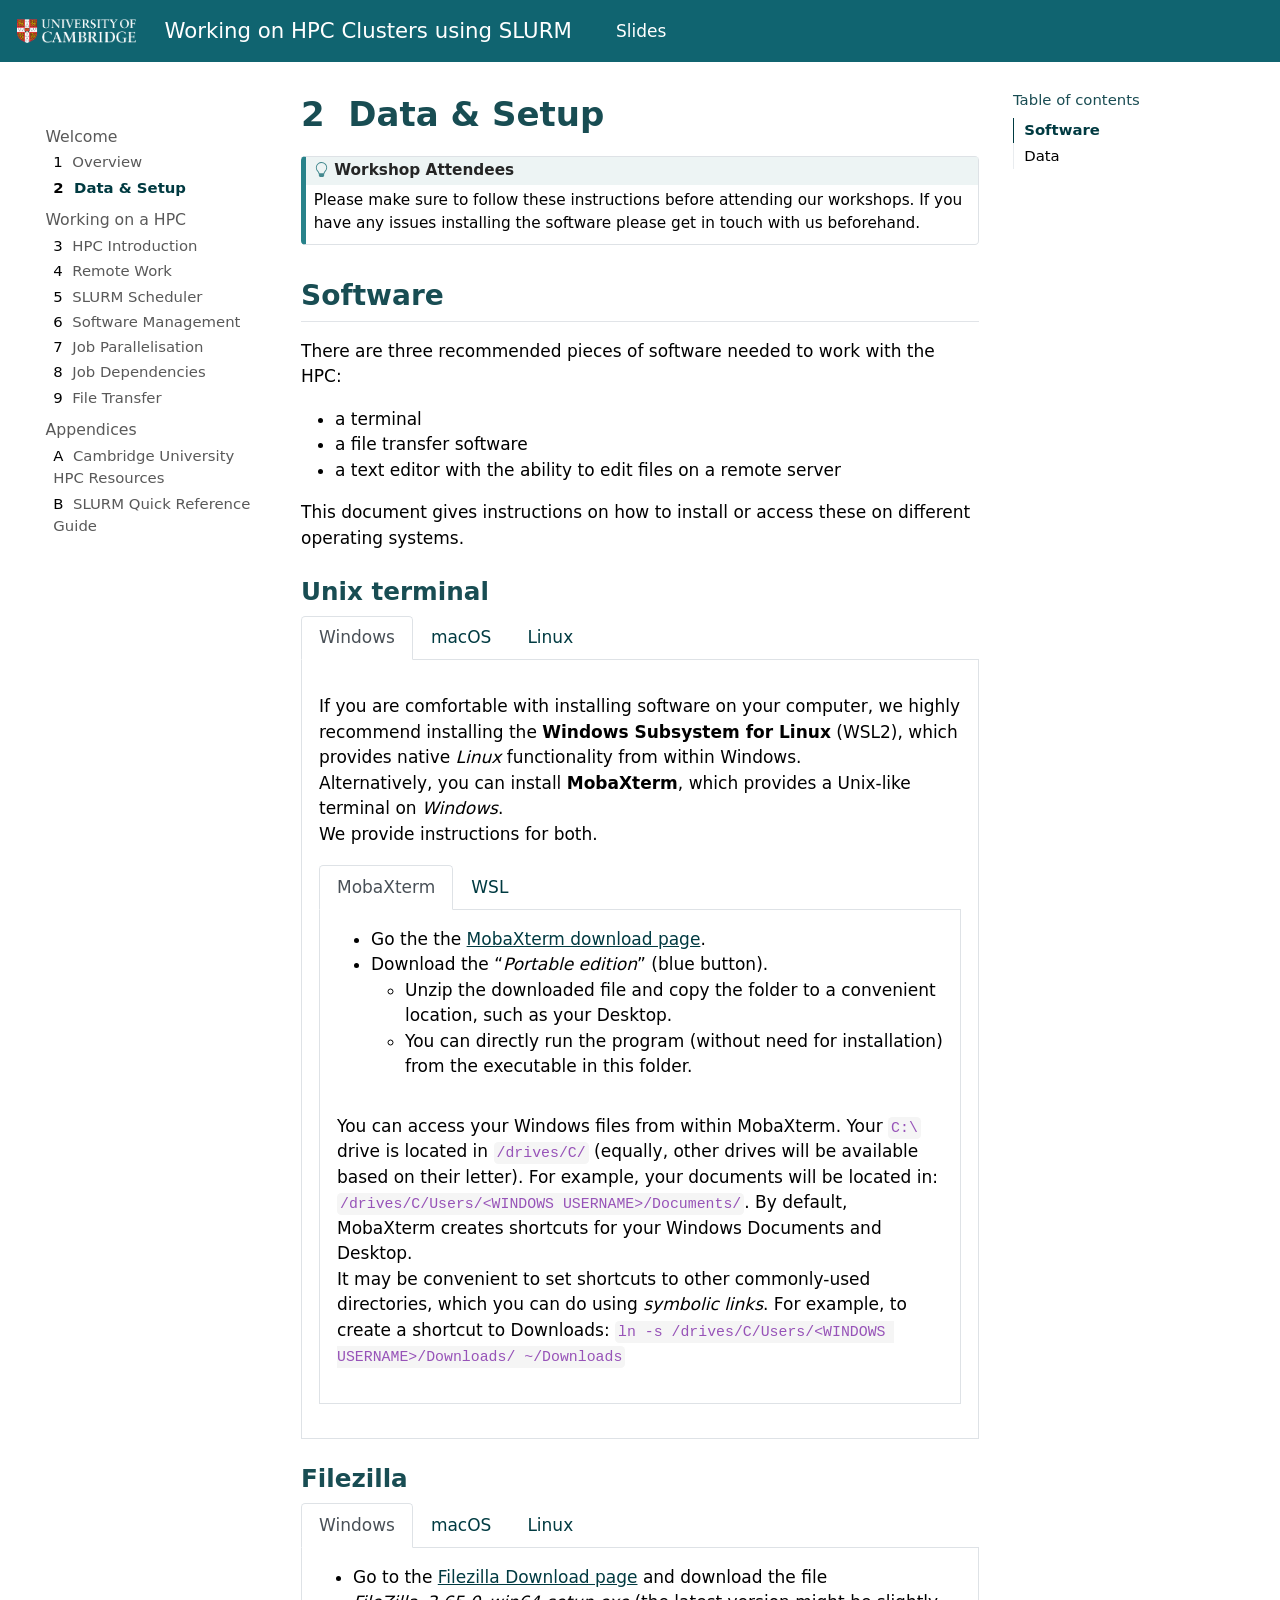
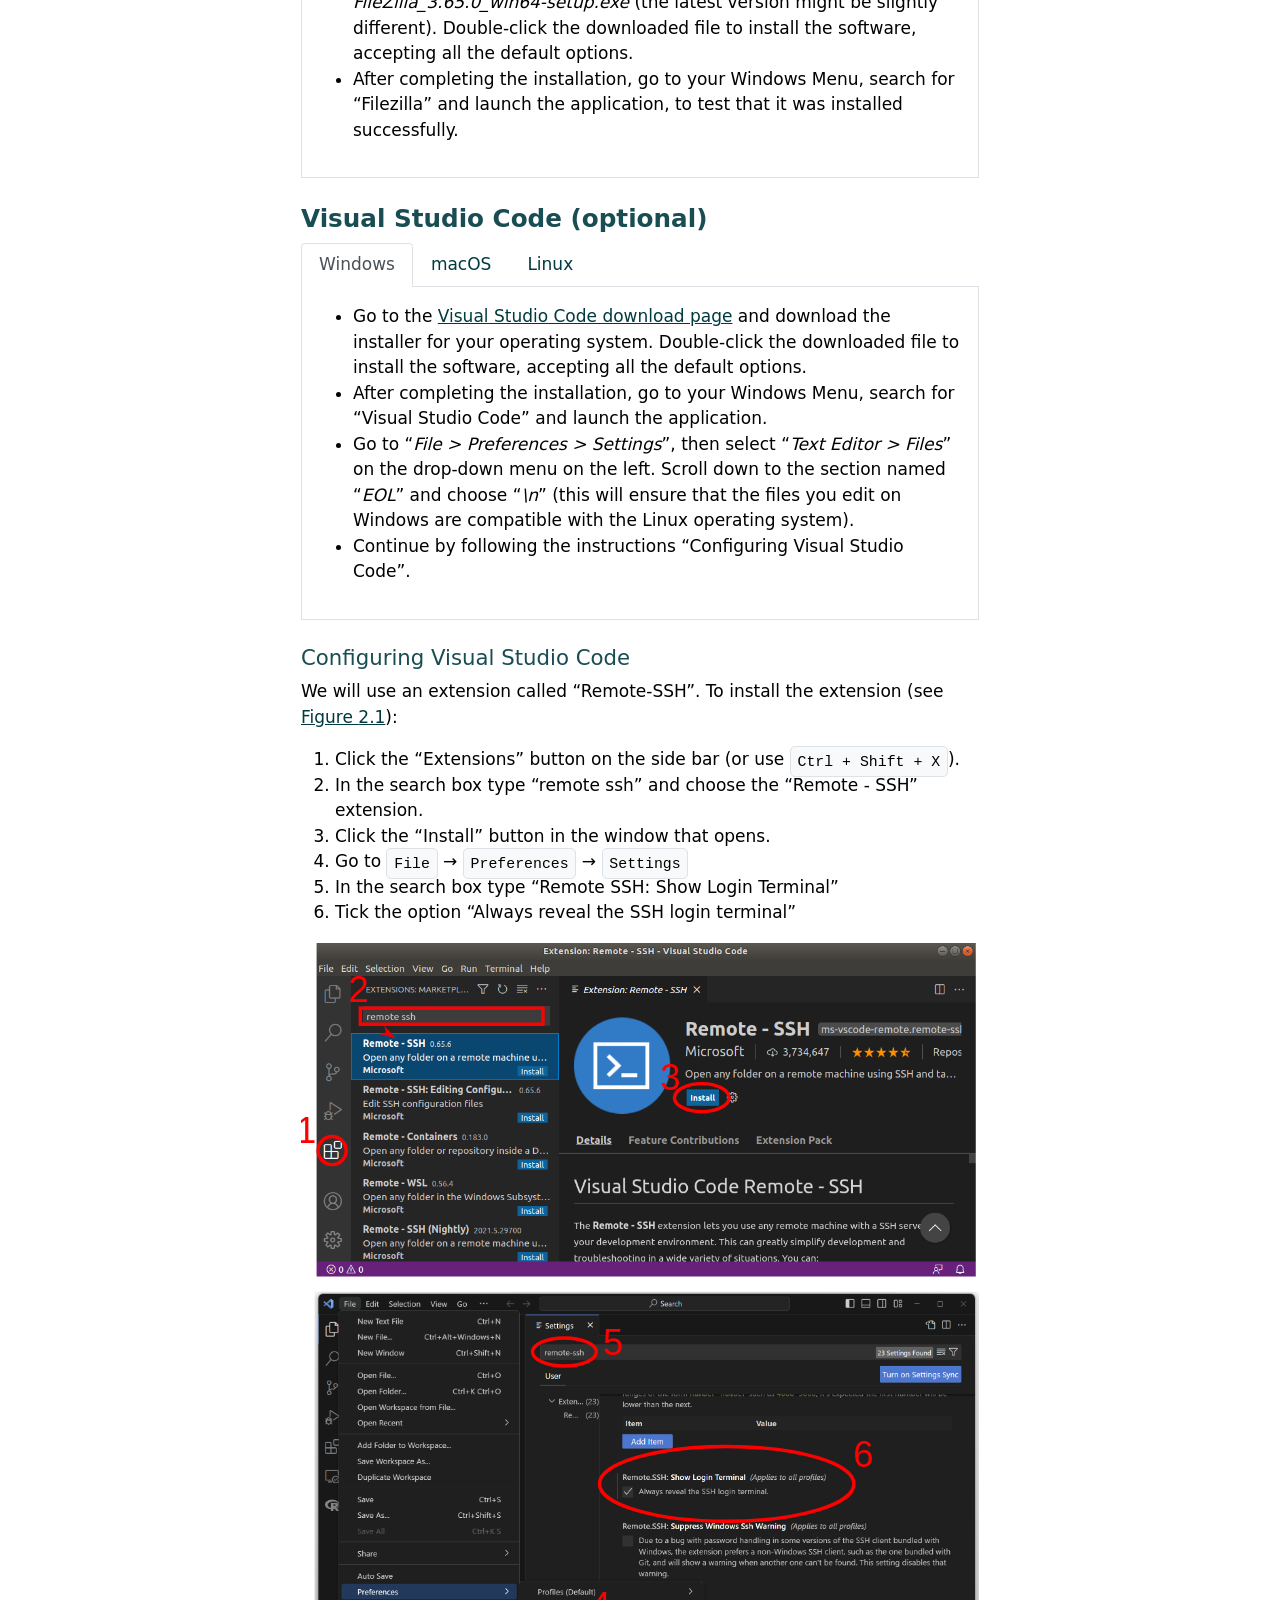
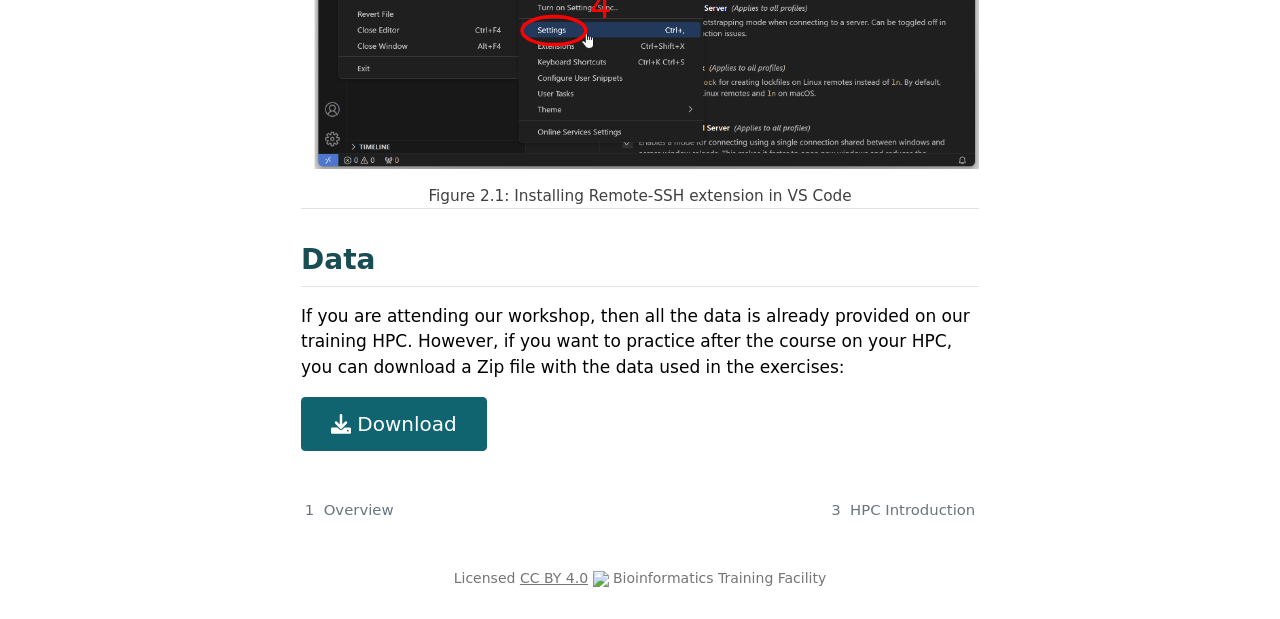
==== setup.html @ b8b12a95 "Deploying to gh-pages from @ AlexanderMoerseburg/hpc-intro@da9c39ffd6192d55094e76d7c8096ee72e12a8cc " ====
<!DOCTYPE html>
<html xmlns="http://www.w3.org/1999/xhtml" lang="en" xml:lang="en"><head>

<meta charset="utf-8">
<meta name="generator" content="quarto-1.3.450">

<meta name="viewport" content="width=device-width, initial-scale=1.0, user-scalable=yes">


<title> Data &amp; Setup</title>
<style>
code{white-space: pre-wrap;}
span.smallcaps{font-variant: small-caps;}
div.columns{display: flex; gap: min(4vw, 1.5em);}
div.column{flex: auto; overflow-x: auto;}
div.hanging-indent{margin-left: 1.5em; text-indent: -1.5em;}
ul.task-list{list-style: none;}
ul.task-list li input[type="checkbox"] {
  width: 0.8em;
  margin: 0 0.8em 0.2em -1em; /* quarto-specific, see https://github.com/quarto-dev/quarto-cli/issues/4556 */ 
  vertical-align: middle;
}
</style>


<script src="site_libs/quarto-nav/quarto-nav.js"></script>
<script src="site_libs/clipboard/clipboard.min.js"></script>
<script src="site_libs/quarto-search/autocomplete.umd.js"></script>
<script src="site_libs/quarto-search/fuse.min.js"></script>
<script src="site_libs/quarto-search/quarto-search.js"></script>
<meta name="quarto:offset" content="./">
<link href="./materials/01-intro.html" rel="next">
<link href="./index.html" rel="prev">
<link href="site_libs/quarto-contrib/quarto-project/cambiotraining/courseformat/img/university-of-cambridge-favicon.ico" rel="icon">
<script src="site_libs/quarto-html/quarto.js"></script>
<script src="site_libs/quarto-html/popper.min.js"></script>
<script src="site_libs/quarto-html/tippy.umd.min.js"></script>
<script src="site_libs/quarto-html/anchor.min.js"></script>
<link href="site_libs/quarto-html/tippy.css" rel="stylesheet">
<link href="site_libs/quarto-html/quarto-syntax-highlighting.css" rel="stylesheet" id="quarto-text-highlighting-styles">
<script src="site_libs/bootstrap/bootstrap.min.js"></script>
<link href="site_libs/bootstrap/bootstrap-icons.css" rel="stylesheet">
<link href="site_libs/bootstrap/bootstrap.min.css" rel="stylesheet" id="quarto-bootstrap" data-mode="light">
<script id="quarto-search-options" type="application/json">{
  "location": "sidebar",
  "copy-button": false,
  "collapse-after": 3,
  "panel-placement": "start",
  "type": "textbox",
  "limit": 20,
  "language": {
    "search-no-results-text": "No results",
    "search-matching-documents-text": "matching documents",
    "search-copy-link-title": "Copy link to search",
    "search-hide-matches-text": "Hide additional matches",
    "search-more-match-text": "more match in this document",
    "search-more-matches-text": "more matches in this document",
    "search-clear-button-title": "Clear",
    "search-detached-cancel-button-title": "Cancel",
    "search-submit-button-title": "Submit",
    "search-label": "Search"
  }
}</script>


</head>

<body class="nav-sidebar floating nav-fixed">

<div id="quarto-search-results"></div>
  <header id="quarto-header" class="headroom fixed-top">
    <nav class="navbar navbar-expand-lg navbar-dark ">
      <div class="navbar-container container-fluid">
      <div class="navbar-brand-container">
    <a href="./index.html" class="navbar-brand navbar-brand-logo">
    <img src="site_libs/quarto-contrib/quarto-project/cambiotraining/courseformat/img/university_crest_reversed.png" alt="" class="navbar-logo">
    </a>
    <a class="navbar-brand" href="./index.html">
    <span class="navbar-title">Working on HPC Clusters using SLURM</span>
    </a>
  </div>
          <button class="navbar-toggler" type="button" data-bs-toggle="collapse" data-bs-target="#navbarCollapse" aria-controls="navbarCollapse" aria-expanded="false" aria-label="Toggle navigation" onclick="if (window.quartoToggleHeadroom) { window.quartoToggleHeadroom(); }">
  <span class="navbar-toggler-icon"></span>
</button>
          <div class="collapse navbar-collapse" id="navbarCollapse">
            <ul class="navbar-nav navbar-nav-scroll me-auto">
  <li class="nav-item">
    <a class="nav-link" href="https://docs.google.com/presentation/d/1KmnSznETddQdRYa6UAXtT-eMOsW7tEwbsOh0fK62c84/edit?usp=sharing" rel="" target="">
 <span class="menu-text">Slides</span></a>
  </li>  
</ul>
            <ul class="navbar-nav navbar-nav-scroll ms-auto">
  <li class="nav-item compact">
    <a class="nav-link" href="https://github.com/cambiotraining/" rel="" target=""><i class="bi bi-github" role="img" aria-label="Bioinformatics Training Facility GitHub">
</i> 
 <span class="menu-text"></span></a>
  </li>  
  <li class="nav-item compact">
    <a class="nav-link" href="https://twitter.com/bioinfocambs" rel="" target=""><i class="bi bi-twitter" role="img" aria-label="Bioinformatics Training Facility Twitter">
</i> 
 <span class="menu-text"></span></a>
  </li>  
</ul>
            <div class="quarto-navbar-tools">
</div>
          </div> <!-- /navcollapse -->
      </div> <!-- /container-fluid -->
    </nav>
  <nav class="quarto-secondary-nav">
    <div class="container-fluid d-flex">
      <button type="button" class="quarto-btn-toggle btn" data-bs-toggle="collapse" data-bs-target="#quarto-sidebar,#quarto-sidebar-glass" aria-controls="quarto-sidebar" aria-expanded="false" aria-label="Toggle sidebar navigation" onclick="if (window.quartoToggleHeadroom) { window.quartoToggleHeadroom(); }">
        <i class="bi bi-layout-text-sidebar-reverse"></i>
      </button>
      <nav class="quarto-page-breadcrumbs" aria-label="breadcrumb"><ol class="breadcrumb"><li class="breadcrumb-item"><a href="./index.html">Welcome</a></li><li class="breadcrumb-item"><a href="./setup.html"><span class="chapter-number">2</span>&nbsp; <span class="chapter-title">Data &amp; Setup</span></a></li></ol></nav>
      <a class="flex-grow-1" role="button" data-bs-toggle="collapse" data-bs-target="#quarto-sidebar,#quarto-sidebar-glass" aria-controls="quarto-sidebar" aria-expanded="false" aria-label="Toggle sidebar navigation" onclick="if (window.quartoToggleHeadroom) { window.quartoToggleHeadroom(); }">      
      </a>
      <button type="button" class="btn quarto-search-button" aria-label="" onclick="window.quartoOpenSearch();">
        <i class="bi bi-search"></i>
      </button>
    </div>
  </nav>
</header>
<!-- content -->
<div id="quarto-content" class="quarto-container page-columns page-rows-contents page-layout-article page-navbar">
<!-- sidebar -->
  <nav id="quarto-sidebar" class="sidebar collapse collapse-horizontal sidebar-navigation floating overflow-auto">
        <div class="mt-2 flex-shrink-0 align-items-center">
        <div class="sidebar-search">
        <div id="quarto-search" class="" title="Search"></div>
        </div>
        </div>
    <div class="sidebar-menu-container"> 
    <ul class="list-unstyled mt-1">
        <li class="sidebar-item sidebar-item-section">
      <div class="sidebar-item-container"> 
            <a class="sidebar-item-text sidebar-link text-start" data-bs-toggle="collapse" data-bs-target="#quarto-sidebar-section-1" aria-expanded="true">
 <span class="menu-text">Welcome</span></a>
          <a class="sidebar-item-toggle text-start" data-bs-toggle="collapse" data-bs-target="#quarto-sidebar-section-1" aria-expanded="true" aria-label="Toggle section">
            <i class="bi bi-chevron-right ms-2"></i>
          </a> 
      </div>
      <ul id="quarto-sidebar-section-1" class="collapse list-unstyled sidebar-section depth1 show">  
          <li class="sidebar-item">
  <div class="sidebar-item-container"> 
  <a href="./index.html" class="sidebar-item-text sidebar-link">
 <span class="menu-text"><span class="chapter-number">1</span>&nbsp; <span class="chapter-title">Overview</span></span></a>
  </div>
</li>
          <li class="sidebar-item">
  <div class="sidebar-item-container"> 
  <a href="./setup.html" class="sidebar-item-text sidebar-link active">
 <span class="menu-text"><span class="chapter-number">2</span>&nbsp; <span class="chapter-title">Data &amp; Setup</span></span></a>
  </div>
</li>
      </ul>
  </li>
        <li class="sidebar-item sidebar-item-section">
      <div class="sidebar-item-container"> 
            <a class="sidebar-item-text sidebar-link text-start" data-bs-toggle="collapse" data-bs-target="#quarto-sidebar-section-2" aria-expanded="true">
 <span class="menu-text">Working on a HPC</span></a>
          <a class="sidebar-item-toggle text-start" data-bs-toggle="collapse" data-bs-target="#quarto-sidebar-section-2" aria-expanded="true" aria-label="Toggle section">
            <i class="bi bi-chevron-right ms-2"></i>
          </a> 
      </div>
      <ul id="quarto-sidebar-section-2" class="collapse list-unstyled sidebar-section depth1 show">  
          <li class="sidebar-item">
  <div class="sidebar-item-container"> 
  <a href="./materials/01-intro.html" class="sidebar-item-text sidebar-link">
 <span class="menu-text"><span class="chapter-number">3</span>&nbsp; <span class="chapter-title">HPC Introduction</span></span></a>
  </div>
</li>
          <li class="sidebar-item">
  <div class="sidebar-item-container"> 
  <a href="./materials/02-ssh.html" class="sidebar-item-text sidebar-link">
 <span class="menu-text"><span class="chapter-number">4</span>&nbsp; <span class="chapter-title">Remote Work</span></span></a>
  </div>
</li>
          <li class="sidebar-item">
  <div class="sidebar-item-container"> 
  <a href="./materials/03-slurm.html" class="sidebar-item-text sidebar-link">
 <span class="menu-text"><span class="chapter-number">5</span>&nbsp; <span class="chapter-title">SLURM Scheduler</span></span></a>
  </div>
</li>
          <li class="sidebar-item">
  <div class="sidebar-item-container"> 
  <a href="./materials/04-software.html" class="sidebar-item-text sidebar-link">
 <span class="menu-text"><span class="chapter-number">6</span>&nbsp; <span class="chapter-title">Software Management</span></span></a>
  </div>
</li>
          <li class="sidebar-item">
  <div class="sidebar-item-container"> 
  <a href="./materials/05-arrays.html" class="sidebar-item-text sidebar-link">
 <span class="menu-text"><span class="chapter-number">7</span>&nbsp; <span class="chapter-title">Job Parallelisation</span></span></a>
  </div>
</li>
          <li class="sidebar-item">
  <div class="sidebar-item-container"> 
  <a href="./materials/06-dependencies.html" class="sidebar-item-text sidebar-link">
 <span class="menu-text"><span class="chapter-number">8</span>&nbsp; <span class="chapter-title">Job Dependencies</span></span></a>
  </div>
</li>
          <li class="sidebar-item">
  <div class="sidebar-item-container"> 
  <a href="./materials/07-files.html" class="sidebar-item-text sidebar-link">
 <span class="menu-text"><span class="chapter-number">9</span>&nbsp; <span class="chapter-title">File Transfer</span></span></a>
  </div>
</li>
      </ul>
  </li>
        <li class="sidebar-item sidebar-item-section">
      <div class="sidebar-item-container"> 
            <a class="sidebar-item-text sidebar-link text-start" data-bs-toggle="collapse" data-bs-target="#quarto-sidebar-section-3" aria-expanded="true">
 <span class="menu-text">Appendices</span></a>
          <a class="sidebar-item-toggle text-start" data-bs-toggle="collapse" data-bs-target="#quarto-sidebar-section-3" aria-expanded="true" aria-label="Toggle section">
            <i class="bi bi-chevron-right ms-2"></i>
          </a> 
      </div>
      <ul id="quarto-sidebar-section-3" class="collapse list-unstyled sidebar-section depth1 show">  
          <li class="sidebar-item">
  <div class="sidebar-item-container"> 
  <a href="./materials/appendices/csd3.html" class="sidebar-item-text sidebar-link">
 <span class="menu-text"><span class="chapter-number">A</span>&nbsp; <span class="chapter-title">Cambridge University HPC Resources</span></span></a>
  </div>
</li>
          <li class="sidebar-item">
  <div class="sidebar-item-container"> 
  <a href="./materials/appendices/slurm_cheatsheet.html" class="sidebar-item-text sidebar-link">
 <span class="menu-text"><span class="chapter-number">B</span>&nbsp; <span class="chapter-title">SLURM Quick Reference Guide</span></span></a>
  </div>
</li>
      </ul>
  </li>
    </ul>
    </div>
</nav>
<div id="quarto-sidebar-glass" data-bs-toggle="collapse" data-bs-target="#quarto-sidebar,#quarto-sidebar-glass"></div>
<!-- margin-sidebar -->
    <div id="quarto-margin-sidebar" class="sidebar margin-sidebar">
        <nav id="TOC" role="doc-toc" class="toc-active">
    <h2 id="toc-title">Table of contents</h2>
   
  <ul>
  <li><a href="#software" id="toc-software" class="nav-link active" data-scroll-target="#software">Software</a>
  <ul class="collapse">
  <li><a href="#unix-terminal" id="toc-unix-terminal" class="nav-link" data-scroll-target="#unix-terminal">Unix terminal</a></li>
  <li><a href="#filezilla" id="toc-filezilla" class="nav-link" data-scroll-target="#filezilla">Filezilla</a></li>
  <li><a href="#visual-studio-code-optional" id="toc-visual-studio-code-optional" class="nav-link" data-scroll-target="#visual-studio-code-optional">Visual Studio Code (optional)</a></li>
  </ul></li>
  <li><a href="#data" id="toc-data" class="nav-link" data-scroll-target="#data">Data</a></li>
  </ul>
</nav>
    </div>
<!-- main -->
<main class="content" id="quarto-document-content">

<header id="title-block-header" class="quarto-title-block default">
<div class="quarto-title">
<h1 class="title"><span class="chapter-number">2</span>&nbsp; <span class="chapter-title">Data &amp; Setup</span></h1>
</div>



<div class="quarto-title-meta">

    
  
    
  </div>
  

</header>

<!-- 
Note for Training Developers:
We provide instructions for commonly-used software as commented sections below.
Uncomment the sections relevant for your materials, and add additional instructions where needed (e.g. specific packages used).
Note that we use tabsets to provide instructions for all three major operating systems.
-->
<div class="callout callout-style-default callout-tip callout-titled" data-level="2">
<div class="callout-header d-flex align-content-center">
<div class="callout-icon-container">
<i class="callout-icon"></i>
</div>
<div class="callout-title-container flex-fill">
Workshop Attendees
</div>
</div>
<div class="callout-body-container callout-body">
<p>Please make sure to follow these instructions before attending our workshops. If you have any issues installing the software please get in touch with us beforehand.</p>
</div>
</div>
<section id="software" class="level2">
<h2 class="anchored" data-anchor-id="software">Software</h2>
<p>There are three recommended pieces of software needed to work with the HPC:</p>
<ul>
<li>a terminal</li>
<li>a file transfer software</li>
<li>a text editor with the ability to edit files on a remote server</li>
</ul>
<p>This document gives instructions on how to install or access these on different operating systems.</p>
<section id="unix-terminal" class="level3">
<h3 class="anchored" data-anchor-id="unix-terminal">Unix terminal</h3>
<div class="tabset-margin-container"></div><div class="panel-tabset" data-group="os">
<ul class="nav nav-tabs" role="tablist"><li class="nav-item" role="presentation"><a class="nav-link active" id="tabset-2-1-tab" data-bs-toggle="tab" data-bs-target="#tabset-2-1" role="tab" aria-controls="tabset-2-1" aria-selected="true" aria-current="page">Windows</a></li><li class="nav-item" role="presentation"><a class="nav-link" id="tabset-2-2-tab" data-bs-toggle="tab" data-bs-target="#tabset-2-2" role="tab" aria-controls="tabset-2-2" aria-selected="false">macOS</a></li><li class="nav-item" role="presentation"><a class="nav-link" id="tabset-2-3-tab" data-bs-toggle="tab" data-bs-target="#tabset-2-3" role="tab" aria-controls="tabset-2-3" aria-selected="false">Linux</a></li></ul>
<div class="tab-content" data-group="os">
<div id="tabset-2-1" class="tab-pane active" role="tabpanel" aria-labelledby="tabset-2-1-tab">
<p>If you are comfortable with installing software on your computer, we highly recommend installing the <strong>Windows Subsystem for Linux</strong> (WSL2), which provides native <em>Linux</em> functionality from within Windows.<br>
Alternatively, you can install <strong>MobaXterm</strong>, which provides a Unix-like terminal on <em>Windows</em>.<br>
We provide instructions for both.</p>
<div class="tabset-margin-container"></div><div class="panel-tabset">
<ul class="nav nav-tabs" role="tablist"><li class="nav-item" role="presentation"><a class="nav-link active" id="tabset-1-1-tab" data-bs-toggle="tab" data-bs-target="#tabset-1-1" role="tab" aria-controls="tabset-1-1" aria-selected="true">MobaXterm</a></li><li class="nav-item" role="presentation"><a class="nav-link" id="tabset-1-2-tab" data-bs-toggle="tab" data-bs-target="#tabset-1-2" role="tab" aria-controls="tabset-1-2" aria-selected="false">WSL</a></li></ul>
<div class="tab-content">
<div id="tabset-1-1" class="tab-pane active" role="tabpanel" aria-labelledby="tabset-1-1-tab">
<ul>
<li>Go the the <a href="https://mobaxterm.mobatek.net/download-home-edition.html">MobaXterm download page</a>.</li>
<li>Download the “<em>Portable edition</em>” (blue button).
<ul>
<li>Unzip the downloaded file and copy the folder to a convenient location, such as your Desktop.</li>
<li>You can directly run the program (without need for installation) from the executable in this folder.</li>
</ul></li>
</ul>
<p>You can access your Windows files from within MobaXterm. Your <code>C:\</code> drive is located in <code>/drives/C/</code> (equally, other drives will be available based on their letter). For example, your documents will be located in: <code>/drives/C/Users/&lt;WINDOWS USERNAME&gt;/Documents/</code>. By default, MobaXterm creates shortcuts for your Windows Documents and Desktop.<br>
It may be convenient to set shortcuts to other commonly-used directories, which you can do using <em>symbolic links</em>. For example, to create a shortcut to Downloads: <code>ln -s /drives/C/Users/&lt;WINDOWS USERNAME&gt;/Downloads/ ~/Downloads</code></p>
</div>
<div id="tabset-1-2" class="tab-pane" role="tabpanel" aria-labelledby="tabset-1-2-tab">
<p>There are detailed instructions on how to install WSL on the <a href="https://learn.microsoft.com/en-us/windows/wsl/install">Microsoft documentation page</a>. But briefly:</p>
<ul>
<li>Click the Windows key and search for <em>Windows PowerShell</em>, right-click on the app and choose <strong>Run as administrator</strong>.</li>
<li>Answer “Yes” when it asks if you want the App to make changes on your computer.</li>
<li>A terminal will open; run the command: <code>wsl --install</code>.
<ul>
<li>This should start installing “ubuntu”.</li>
<li>It may ask for you to restart your computer.</li>
</ul></li>
<li>After restart, click the Windows key and search for <em>Ubuntu</em>, click on the App and it should open a new terminal.</li>
<li>Follow the instructions to create a username and password (you can use the same username and password that you have on Windows, or a different one - it’s your choice).</li>
<li>You should now have access to a Ubuntu Linux terminal. This (mostly) behaves like a regular Ubuntu terminal, and you can install apps using the <code>sudo apt install</code> command as usual.</li>
</ul>
<p>After WSL is installed, it is useful to create shortcuts to your files on Windows. Your <code>C:\</code> drive is located in <code>/mnt/c/</code> (equally, other drives will be available based on their letter). For example, your desktop will be located in: <code>/mnt/c/Users/&lt;WINDOWS USERNAME&gt;/Desktop/</code>. It may be convenient to set shortcuts to commonly-used directories, which you can do using <em>symbolic links</em>, for example:</p>
<ul>
<li><strong>Documents:</strong> <code>ln -s /mnt/c/Users/&lt;WINDOWS USERNAME&gt;/Documents/ ~/Documents</code>
<ul>
<li>If you use OneDrive to save your documents, use: <code>ln -s /mnt/c/Users/&lt;WINDOWS USERNAME&gt;/OneDrive/Documents/ ~/Documents</code></li>
</ul></li>
<li><strong>Desktop:</strong> <code>ln -s /mnt/c/Users/&lt;WINDOWS USERNAME&gt;/Desktop/ ~/Desktop</code></li>
<li><strong>Downloads</strong>: <code>ln -s /mnt/c/Users/&lt;WINDOWS USERNAME&gt;/Downloads/ ~/Downloads</code></li>
</ul>
</div>
</div>
</div>
</div>
<div id="tabset-2-2" class="tab-pane" role="tabpanel" aria-labelledby="tabset-2-2-tab">
<p>Mac OS already has a terminal available.<br>
Press <kbd><kbd>⌘</kbd> + <kbd>space</kbd></kbd> to open <em>spotlight search</em> and type “terminal”.</p>
<p>Optionally, if you would like a terminal with more modern features, we recommend installing <a href="https://iterm2.com"><em>iTerm2</em></a>.</p>
</div>
<div id="tabset-2-3" class="tab-pane" role="tabpanel" aria-labelledby="tabset-2-3-tab">
<p>Linux distributions already have a terminal available.<br>
On <em>Ubuntu</em> you can press <kbd><kbd>Ctrl</kbd> + <kbd>Alt</kbd> + <kbd>T</kbd></kbd> to open it.</p>
</div>
</div>
</div>
</section>
<section id="filezilla" class="level3">
<h3 class="anchored" data-anchor-id="filezilla">Filezilla</h3>
<div class="tabset-margin-container"></div><div class="panel-tabset" data-group="os">
<ul class="nav nav-tabs" role="tablist"><li class="nav-item" role="presentation"><a class="nav-link active" id="tabset-3-1-tab" data-bs-toggle="tab" data-bs-target="#tabset-3-1" role="tab" aria-controls="tabset-3-1" aria-selected="true">Windows</a></li><li class="nav-item" role="presentation"><a class="nav-link" id="tabset-3-2-tab" data-bs-toggle="tab" data-bs-target="#tabset-3-2" role="tab" aria-controls="tabset-3-2" aria-selected="false">macOS</a></li><li class="nav-item" role="presentation"><a class="nav-link" id="tabset-3-3-tab" data-bs-toggle="tab" data-bs-target="#tabset-3-3" role="tab" aria-controls="tabset-3-3" aria-selected="false">Linux</a></li></ul>
<div class="tab-content" data-group="os">
<div id="tabset-3-1" class="tab-pane active" role="tabpanel" aria-labelledby="tabset-3-1-tab">
<ul>
<li>Go to the <a href="https://filezilla-project.org/download.php?show_all=1">Filezilla Download page</a> and download the file <em>FileZilla_3.65.0_win64-setup.exe</em> (the latest version might be slightly different). Double-click the downloaded file to install the software, accepting all the default options.</li>
<li>After completing the installation, go to your Windows Menu, search for “Filezilla” and launch the application, to test that it was installed successfully.</li>
</ul>
</div>
<div id="tabset-3-2" class="tab-pane" role="tabpanel" aria-labelledby="tabset-3-2-tab">
<ul>
<li>Go to the <a href="https://filezilla-project.org/download.php?show_all=1">Filezilla Download page</a> and download the file <em>FileZilla_3.65.0_macosx-x86.app.tar.bz2</em> (the latest version might be slightly different).
<ul>
<li>Note: If you are on Mac OS X 10.11.6 <a href="https://download.filezilla-project.org/client/FileZilla_3.51.0-rc1_macosx-x86.app.tar.bz2">download version 3.51.0</a> instead.</li>
</ul></li>
<li>Go to the Downloads folder and double-click the file you just downloaded to extract the application. Drag-and-drop the “Filezilla” file into your “Applications” folder.</li>
<li>You can now open the installed application to check that it was installed successfully (the first time you launch the application you will get a warning that this is an application downloaded from the internet - you can go ahead and click “Open”).</li>
</ul>
</div>
<div id="tabset-3-3" class="tab-pane" role="tabpanel" aria-labelledby="tabset-3-3-tab">
<ul>
<li><em>Filezilla</em> often comes pre-installed in major Linux distributions such as Ubuntu. Search your applications to check that it is installed already.</li>
<li>If it is not, open a terminal and run:
<ul>
<li>Ubuntu: <code>sudo apt-get update &amp;&amp; sudo apt-get install filezilla</code></li>
<li>CentOS: <code>sudo yum -y install epel-release &amp;&amp; sudo yum -y install filezilla</code></li>
</ul></li>
</ul>
</div>
</div>
</div>
</section>
<section id="visual-studio-code-optional" class="level3">
<h3 class="anchored" data-anchor-id="visual-studio-code-optional">Visual Studio Code (optional)</h3>
<div class="tabset-margin-container"></div><div class="panel-tabset" data-group="os">
<ul class="nav nav-tabs" role="tablist"><li class="nav-item" role="presentation"><a class="nav-link active" id="tabset-4-1-tab" data-bs-toggle="tab" data-bs-target="#tabset-4-1" role="tab" aria-controls="tabset-4-1" aria-selected="true">Windows</a></li><li class="nav-item" role="presentation"><a class="nav-link" id="tabset-4-2-tab" data-bs-toggle="tab" data-bs-target="#tabset-4-2" role="tab" aria-controls="tabset-4-2" aria-selected="false">macOS</a></li><li class="nav-item" role="presentation"><a class="nav-link" id="tabset-4-3-tab" data-bs-toggle="tab" data-bs-target="#tabset-4-3" role="tab" aria-controls="tabset-4-3" aria-selected="false">Linux</a></li></ul>
<div class="tab-content" data-group="os">
<div id="tabset-4-1" class="tab-pane active" role="tabpanel" aria-labelledby="tabset-4-1-tab">
<ul>
<li>Go to the <a href="https://code.visualstudio.com/Download">Visual Studio Code download page</a> and download the installer for your operating system. Double-click the downloaded file to install the software, accepting all the default options.</li>
<li>After completing the installation, go to your Windows Menu, search for “Visual Studio Code” and launch the application.</li>
<li>Go to “<em>File &gt; Preferences &gt; Settings</em>”, then select “<em>Text Editor &gt; Files</em>” on the drop-down menu on the left. Scroll down to the section named “<em>EOL</em>” and choose “<em>\n</em>” (this will ensure that the files you edit on Windows are compatible with the Linux operating system).</li>
<li>Continue by following the instructions “Configuring Visual Studio Code”.</li>
</ul>
</div>
<div id="tabset-4-2" class="tab-pane" role="tabpanel" aria-labelledby="tabset-4-2-tab">
<ul>
<li>Go to the <a href="https://code.visualstudio.com/Download">Visual Studio Code download page</a> and download the installer for Mac.</li>
<li>Go to the Downloads folder and double-click the file you just downloaded to extract the application. Drag-and-drop the “Visual Studio Code” file to your “Applications” folder.</li>
<li>You can now open the installed application to check that it was installed successfully (the first time you launch the application you will get a warning that this is an application downloaded from the internet - you can go ahead and click “Open”).</li>
<li>Continue by following the instructions “Configuring Visual Studio Code”.</li>
</ul>
</div>
<div id="tabset-4-3" class="tab-pane" role="tabpanel" aria-labelledby="tabset-4-3-tab">
<ul>
<li>Go to the <a href="https://code.visualstudio.com/Download">Visual Studio Code download page</a> and download the installer for your Linux distribution. Install the package using your system’s installer.</li>
<li>Continue by following the instructions in “Configuring Visual Studio Code”.</li>
</ul>
</div>
</div>
</div>
<section id="configuring-visual-studio-code" class="level4">
<h4 class="anchored" data-anchor-id="configuring-visual-studio-code">Configuring Visual Studio Code</h4>
<p>We will use an extension called “Remote-SSH”. To install the extension (see <a href="#fig-vscode-ssh">Figure&nbsp;<span>2.1</span></a>):</p>
<ol type="1">
<li>Click the “Extensions” button on the side bar (or use <kbd>Ctrl + Shift + X</kbd>).</li>
<li>In the search box type “remote ssh” and choose the “Remote - SSH” extension.</li>
<li>Click the “Install” button in the window that opens.</li>
<li>Go to <kbd>File</kbd> → <kbd>Preferences</kbd> → <kbd>Settings</kbd></li>
<li>In the search box type “Remote SSH: Show Login Terminal”</li>
<li>Tick the option “Always reveal the SSH login terminal”</li>
</ol>
<div id="fig-vscode-ssh" class="quarto-figure quarto-figure-center anchored">
<figure class="figure">
<p><img src="materials/images/vscode_extension_install.svg" class="img-fluid figure-img"></p>
<figcaption class="figure-caption">Figure&nbsp;2.1: Installing Remote-SSH extension in VS Code</figcaption>
</figure>
</div>
</section>
</section>
</section>
<section id="data" class="level2">
<h2 class="anchored" data-anchor-id="data">Data</h2>
<p>If you are attending our workshop, then all the data is already provided on our training HPC. However, if you want to practice after the course on your HPC, you can download a Zip file with the data used in the exercises:</p>
<p><a href="https://www.dropbox.com/sh/mcu1hjxlr8yqxxa/AAB8s5NcHZH1Tkof4B5JXuyLa?dl=1"> <button class="btn"><i class="fa fa-download"></i> Download</button> </a></p>


</section>

</main> <!-- /main -->
<script id="quarto-html-after-body" type="application/javascript">
window.document.addEventListener("DOMContentLoaded", function (event) {
  const toggleBodyColorMode = (bsSheetEl) => {
    const mode = bsSheetEl.getAttribute("data-mode");
    const bodyEl = window.document.querySelector("body");
    if (mode === "dark") {
      bodyEl.classList.add("quarto-dark");
      bodyEl.classList.remove("quarto-light");
    } else {
      bodyEl.classList.add("quarto-light");
      bodyEl.classList.remove("quarto-dark");
    }
  }
  const toggleBodyColorPrimary = () => {
    const bsSheetEl = window.document.querySelector("link#quarto-bootstrap");
    if (bsSheetEl) {
      toggleBodyColorMode(bsSheetEl);
    }
  }
  toggleBodyColorPrimary();  
  const icon = "";
  const anchorJS = new window.AnchorJS();
  anchorJS.options = {
    placement: 'right',
    icon: icon
  };
  anchorJS.add('.anchored');
  const isCodeAnnotation = (el) => {
    for (const clz of el.classList) {
      if (clz.startsWith('code-annotation-')) {                     
        return true;
      }
    }
    return false;
  }
  const clipboard = new window.ClipboardJS('.code-copy-button', {
    text: function(trigger) {
      const codeEl = trigger.previousElementSibling.cloneNode(true);
      for (const childEl of codeEl.children) {
        if (isCodeAnnotation(childEl)) {
          childEl.remove();
        }
      }
      return codeEl.innerText;
    }
  });
  clipboard.on('success', function(e) {
    // button target
    const button = e.trigger;
    // don't keep focus
    button.blur();
    // flash "checked"
    button.classList.add('code-copy-button-checked');
    var currentTitle = button.getAttribute("title");
    button.setAttribute("title", "Copied!");
    let tooltip;
    if (window.bootstrap) {
      button.setAttribute("data-bs-toggle", "tooltip");
      button.setAttribute("data-bs-placement", "left");
      button.setAttribute("data-bs-title", "Copied!");
      tooltip = new bootstrap.Tooltip(button, 
        { trigger: "manual", 
          customClass: "code-copy-button-tooltip",
          offset: [0, -8]});
      tooltip.show();    
    }
    setTimeout(function() {
      if (tooltip) {
        tooltip.hide();
        button.removeAttribute("data-bs-title");
        button.removeAttribute("data-bs-toggle");
        button.removeAttribute("data-bs-placement");
      }
      button.setAttribute("title", currentTitle);
      button.classList.remove('code-copy-button-checked');
    }, 1000);
    // clear code selection
    e.clearSelection();
  });
  function tippyHover(el, contentFn) {
    const config = {
      allowHTML: true,
      content: contentFn,
      maxWidth: 500,
      delay: 100,
      arrow: false,
      appendTo: function(el) {
          return el.parentElement;
      },
      interactive: true,
      interactiveBorder: 10,
      theme: 'quarto',
      placement: 'bottom-start'
    };
    window.tippy(el, config); 
  }
  const noterefs = window.document.querySelectorAll('a[role="doc-noteref"]');
  for (var i=0; i<noterefs.length; i++) {
    const ref = noterefs[i];
    tippyHover(ref, function() {
      // use id or data attribute instead here
      let href = ref.getAttribute('data-footnote-href') || ref.getAttribute('href');
      try { href = new URL(href).hash; } catch {}
      const id = href.replace(/^#\/?/, "");
      const note = window.document.getElementById(id);
      return note.innerHTML;
    });
  }
      let selectedAnnoteEl;
      const selectorForAnnotation = ( cell, annotation) => {
        let cellAttr = 'data-code-cell="' + cell + '"';
        let lineAttr = 'data-code-annotation="' +  annotation + '"';
        const selector = 'span[' + cellAttr + '][' + lineAttr + ']';
        return selector;
      }
      const selectCodeLines = (annoteEl) => {
        const doc = window.document;
        const targetCell = annoteEl.getAttribute("data-target-cell");
        const targetAnnotation = annoteEl.getAttribute("data-target-annotation");
        const annoteSpan = window.document.querySelector(selectorForAnnotation(targetCell, targetAnnotation));
        const lines = annoteSpan.getAttribute("data-code-lines").split(",");
        const lineIds = lines.map((line) => {
          return targetCell + "-" + line;
        })
        let top = null;
        let height = null;
        let parent = null;
        if (lineIds.length > 0) {
            //compute the position of the single el (top and bottom and make a div)
            const el = window.document.getElementById(lineIds[0]);
            top = el.offsetTop;
            height = el.offsetHeight;
            parent = el.parentElement.parentElement;
          if (lineIds.length > 1) {
            const lastEl = window.document.getElementById(lineIds[lineIds.length - 1]);
            const bottom = lastEl.offsetTop + lastEl.offsetHeight;
            height = bottom - top;
          }
          if (top !== null && height !== null && parent !== null) {
            // cook up a div (if necessary) and position it 
            let div = window.document.getElementById("code-annotation-line-highlight");
            if (div === null) {
              div = window.document.createElement("div");
              div.setAttribute("id", "code-annotation-line-highlight");
              div.style.position = 'absolute';
              parent.appendChild(div);
            }
            div.style.top = top - 2 + "px";
            div.style.height = height + 4 + "px";
            let gutterDiv = window.document.getElementById("code-annotation-line-highlight-gutter");
            if (gutterDiv === null) {
              gutterDiv = window.document.createElement("div");
              gutterDiv.setAttribute("id", "code-annotation-line-highlight-gutter");
              gutterDiv.style.position = 'absolute';
              const codeCell = window.document.getElementById(targetCell);
              const gutter = codeCell.querySelector('.code-annotation-gutter');
              gutter.appendChild(gutterDiv);
            }
            gutterDiv.style.top = top - 2 + "px";
            gutterDiv.style.height = height + 4 + "px";
          }
          selectedAnnoteEl = annoteEl;
        }
      };
      const unselectCodeLines = () => {
        const elementsIds = ["code-annotation-line-highlight", "code-annotation-line-highlight-gutter"];
        elementsIds.forEach((elId) => {
          const div = window.document.getElementById(elId);
          if (div) {
            div.remove();
          }
        });
        selectedAnnoteEl = undefined;
      };
      // Attach click handler to the DT
      const annoteDls = window.document.querySelectorAll('dt[data-target-cell]');
      for (const annoteDlNode of annoteDls) {
        annoteDlNode.addEventListener('click', (event) => {
          const clickedEl = event.target;
          if (clickedEl !== selectedAnnoteEl) {
            unselectCodeLines();
            const activeEl = window.document.querySelector('dt[data-target-cell].code-annotation-active');
            if (activeEl) {
              activeEl.classList.remove('code-annotation-active');
            }
            selectCodeLines(clickedEl);
            clickedEl.classList.add('code-annotation-active');
          } else {
            // Unselect the line
            unselectCodeLines();
            clickedEl.classList.remove('code-annotation-active');
          }
        });
      }
  const findCites = (el) => {
    const parentEl = el.parentElement;
    if (parentEl) {
      const cites = parentEl.dataset.cites;
      if (cites) {
        return {
          el,
          cites: cites.split(' ')
        };
      } else {
        return findCites(el.parentElement)
      }
    } else {
      return undefined;
    }
  };
  var bibliorefs = window.document.querySelectorAll('a[role="doc-biblioref"]');
  for (var i=0; i<bibliorefs.length; i++) {
    const ref = bibliorefs[i];
    const citeInfo = findCites(ref);
    if (citeInfo) {
      tippyHover(citeInfo.el, function() {
        var popup = window.document.createElement('div');
        citeInfo.cites.forEach(function(cite) {
          var citeDiv = window.document.createElement('div');
          citeDiv.classList.add('hanging-indent');
          citeDiv.classList.add('csl-entry');
          var biblioDiv = window.document.getElementById('ref-' + cite);
          if (biblioDiv) {
            citeDiv.innerHTML = biblioDiv.innerHTML;
          }
          popup.appendChild(citeDiv);
        });
        return popup.innerHTML;
      });
    }
  }
});
</script>
<nav class="page-navigation">
  <div class="nav-page nav-page-previous">
      <a href="./index.html" class="pagination-link">
        <i class="bi bi-arrow-left-short"></i> <span class="nav-page-text"><span class="chapter-number">1</span>&nbsp; <span class="chapter-title">Overview</span></span>
      </a>          
  </div>
  <div class="nav-page nav-page-next">
      <a href="./materials/01-intro.html" class="pagination-link">
        <span class="nav-page-text"><span class="chapter-number">3</span>&nbsp; <span class="chapter-title">HPC Introduction</span></span> <i class="bi bi-arrow-right-short"></i>
      </a>
  </div>
</nav>
</div> <!-- /content -->
<footer class="footer">
  <div class="nav-footer">
    <div class="nav-footer-left">
      &nbsp;
    </div>   
    <div class="nav-footer-center">Licensed <a href="https://creativecommons.org/licenses/by/4.0/">CC BY 4.0</a> <img src="https://creativecommons.org/images/deed/cc_icon_black_x2.png" class="img-fluid" width="25"> Bioinformatics Training Facility</div>
    <div class="nav-footer-right">
      &nbsp;
    </div>
  </div>
</footer>



</body></html>
---- site_libs/quarto-html/tippy.css ----
.tippy-box[data-animation=fade][data-state=hidden]{opacity:0}[data-tippy-root]{max-width:calc(100vw - 10px)}.tippy-box{position:relative;background-color:#333;color:#fff;border-radius:4px;font-size:14px;line-height:1.4;white-space:normal;outline:0;transition-property:transform,visibility,opacity}.tippy-box[data-placement^=top]>.tippy-arrow{bottom:0}.tippy-box[data-placement^=top]>.tippy-arrow:before{bottom:-7px;left:0;border-width:8px 8px 0;border-top-color:initial;transform-origin:center top}.tippy-box[data-placement^=bottom]>.tippy-arrow{top:0}.tippy-box[data-placement^=bottom]>.tippy-arrow:before{top:-7px;left:0;border-width:0 8px 8px;border-bottom-color:initial;transform-origin:center bottom}.tippy-box[data-placement^=left]>.tippy-arrow{right:0}.tippy-box[data-placement^=left]>.tippy-arrow:before{border-width:8px 0 8px 8px;border-left-color:initial;right:-7px;transform-origin:center left}.tippy-box[data-placement^=right]>.tippy-arrow{left:0}.tippy-box[data-placement^=right]>.tippy-arrow:before{left:-7px;border-width:8px 8px 8px 0;border-right-color:initial;transform-origin:center right}.tippy-box[data-inertia][data-state=visible]{transition-timing-function:cubic-bezier(.54,1.5,.38,1.11)}.tippy-arrow{width:16px;height:16px;color:#333}.tippy-arrow:before{content:"";position:absolute;border-color:transparent;border-style:solid}.tippy-content{position:relative;padding:5px 9px;z-index:1}
---- site_libs/quarto-html/quarto-syntax-highlighting.css ----
/* quarto syntax highlight colors */
:root {
  --quarto-hl-ot-color: #003B4F;
  --quarto-hl-at-color: #657422;
  --quarto-hl-ss-color: #20794D;
  --quarto-hl-an-color: #5E5E5E;
  --quarto-hl-fu-color: #4758AB;
  --quarto-hl-st-color: #20794D;
  --quarto-hl-cf-color: #003B4F;
  --quarto-hl-op-color: #5E5E5E;
  --quarto-hl-er-color: #AD0000;
  --quarto-hl-bn-color: #AD0000;
  --quarto-hl-al-color: #AD0000;
  --quarto-hl-va-color: #111111;
  --quarto-hl-bu-color: inherit;
  --quarto-hl-ex-color: inherit;
  --quarto-hl-pp-color: #AD0000;
  --quarto-hl-in-color: #5E5E5E;
  --quarto-hl-vs-color: #20794D;
  --quarto-hl-wa-color: #5E5E5E;
  --quarto-hl-do-color: #5E5E5E;
  --quarto-hl-im-color: #00769E;
  --quarto-hl-ch-color: #20794D;
  --quarto-hl-dt-color: #AD0000;
  --quarto-hl-fl-color: #AD0000;
  --quarto-hl-co-color: #5E5E5E;
  --quarto-hl-cv-color: #5E5E5E;
  --quarto-hl-cn-color: #8f5902;
  --quarto-hl-sc-color: #5E5E5E;
  --quarto-hl-dv-color: #AD0000;
  --quarto-hl-kw-color: #003B4F;
}

/* other quarto variables */
:root {
  --quarto-font-monospace: SFMono-Regular, Menlo, Monaco, Consolas, "Liberation Mono", "Courier New", monospace;
}

pre > code.sourceCode > span {
  color: #003B4F;
}

code span {
  color: #003B4F;
}

code.sourceCode > span {
  color: #003B4F;
}

div.sourceCode,
div.sourceCode pre.sourceCode {
  color: #003B4F;
}

code span.ot {
  color: #003B4F;
  font-style: inherit;
}

code span.at {
  color: #657422;
  font-style: inherit;
}

code span.ss {
  color: #20794D;
  font-style: inherit;
}

code span.an {
  color: #5E5E5E;
  font-style: inherit;
}

code span.fu {
  color: #4758AB;
  font-style: inherit;
}

code span.st {
  color: #20794D;
  font-style: inherit;
}

code span.cf {
  color: #003B4F;
  font-style: inherit;
}

code span.op {
  color: #5E5E5E;
  font-style: inherit;
}

code span.er {
  color: #AD0000;
  font-style: inherit;
}

code span.bn {
  color: #AD0000;
  font-style: inherit;
}

code span.al {
  color: #AD0000;
  font-style: inherit;
}

code span.va {
  color: #111111;
  font-style: inherit;
}

code span.bu {
  font-style: inherit;
}

code span.ex {
  font-style: inherit;
}

code span.pp {
  color: #AD0000;
  font-style: inherit;
}

code span.in {
  color: #5E5E5E;
  font-style: inherit;
}

code span.vs {
  color: #20794D;
  font-style: inherit;
}

code span.wa {
  color: #5E5E5E;
  font-style: italic;
}

code span.do {
  color: #5E5E5E;
  font-style: italic;
}

code span.im {
  color: #00769E;
  font-style: inherit;
}

code span.ch {
  color: #20794D;
  font-style: inherit;
}

code span.dt {
  color: #AD0000;
  font-style: inherit;
}

code span.fl {
  color: #AD0000;
  font-style: inherit;
}

code span.co {
  color: #5E5E5E;
  font-style: inherit;
}

code span.cv {
  color: #5E5E5E;
  font-style: italic;
}

code span.cn {
  color: #8f5902;
  font-style: inherit;
}

code span.sc {
  color: #5E5E5E;
  font-style: inherit;
}

code span.dv {
  color: #AD0000;
  font-style: inherit;
}

code span.kw {
  color: #003B4F;
  font-style: inherit;
}

.prevent-inlining {
  content: "</";
}

/*# sourceMappingURL=debc5d5d77c3f9108843748ff7464032.css.map */
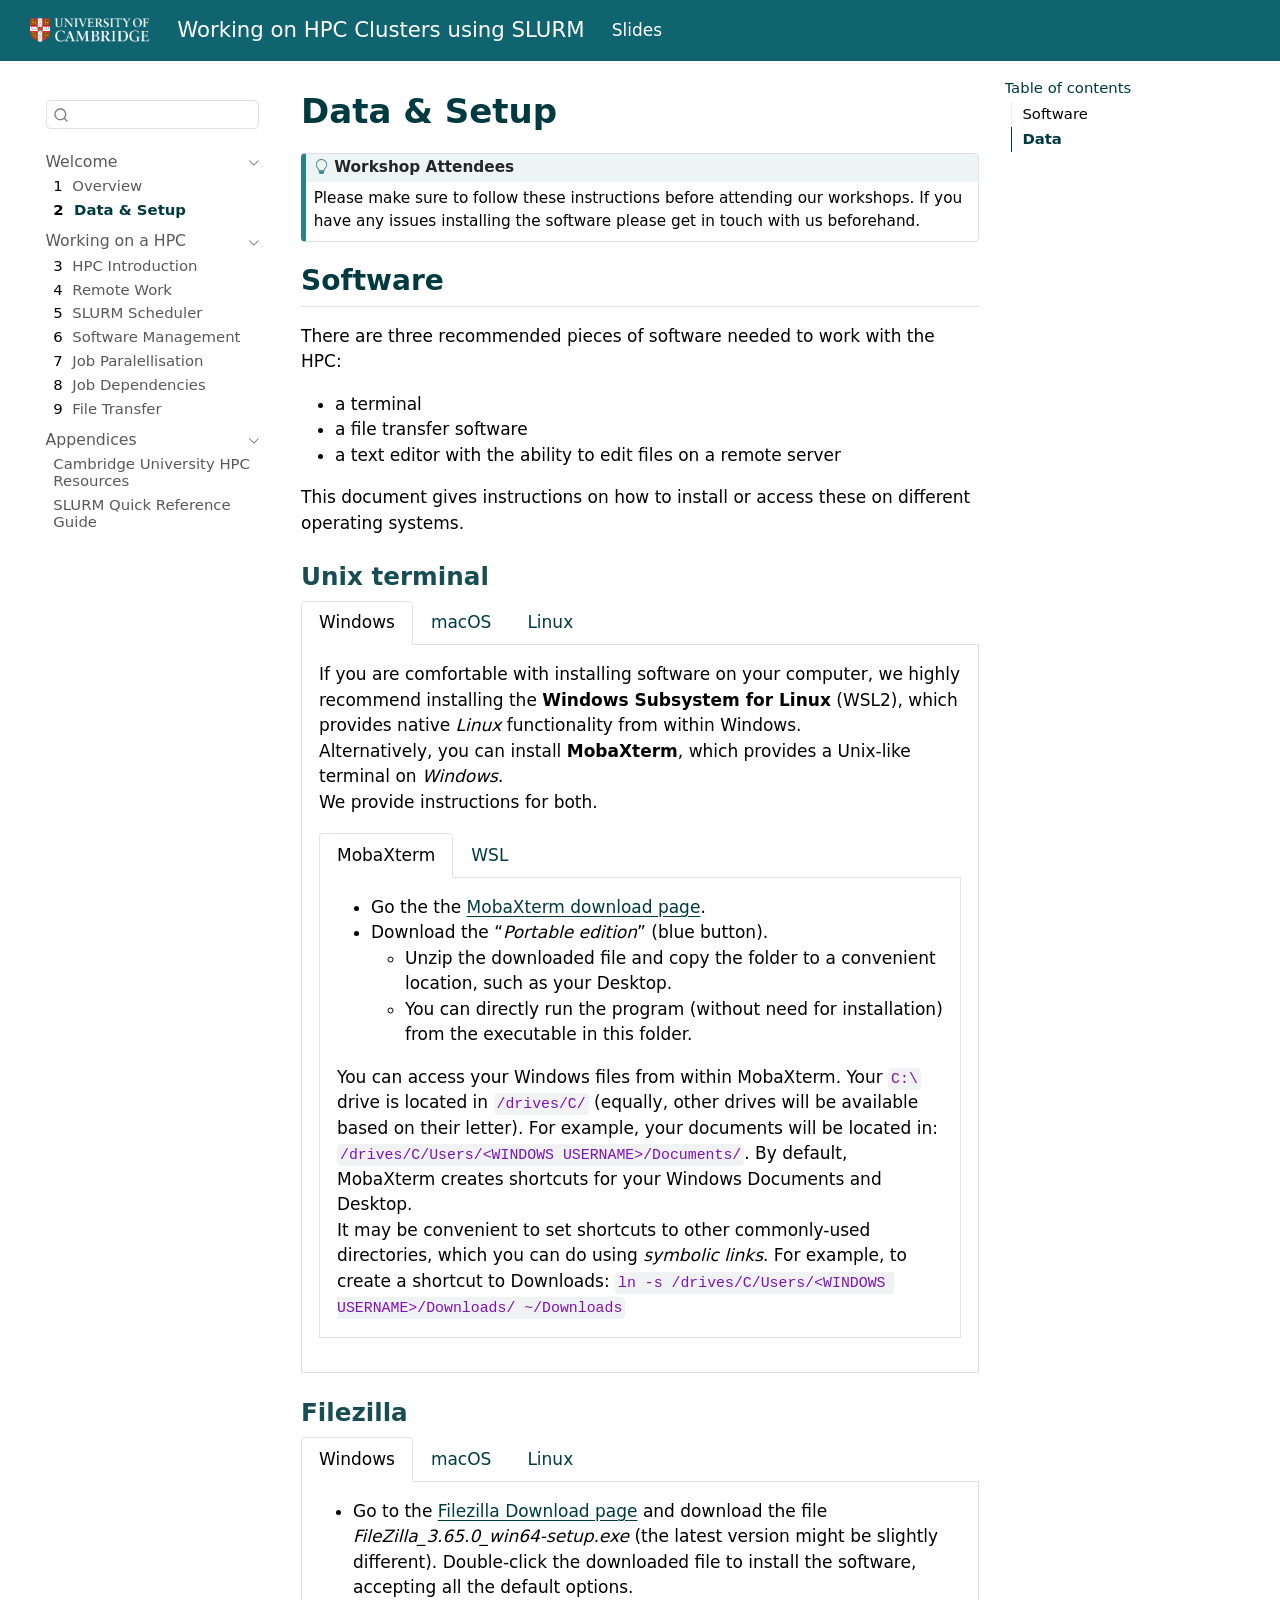
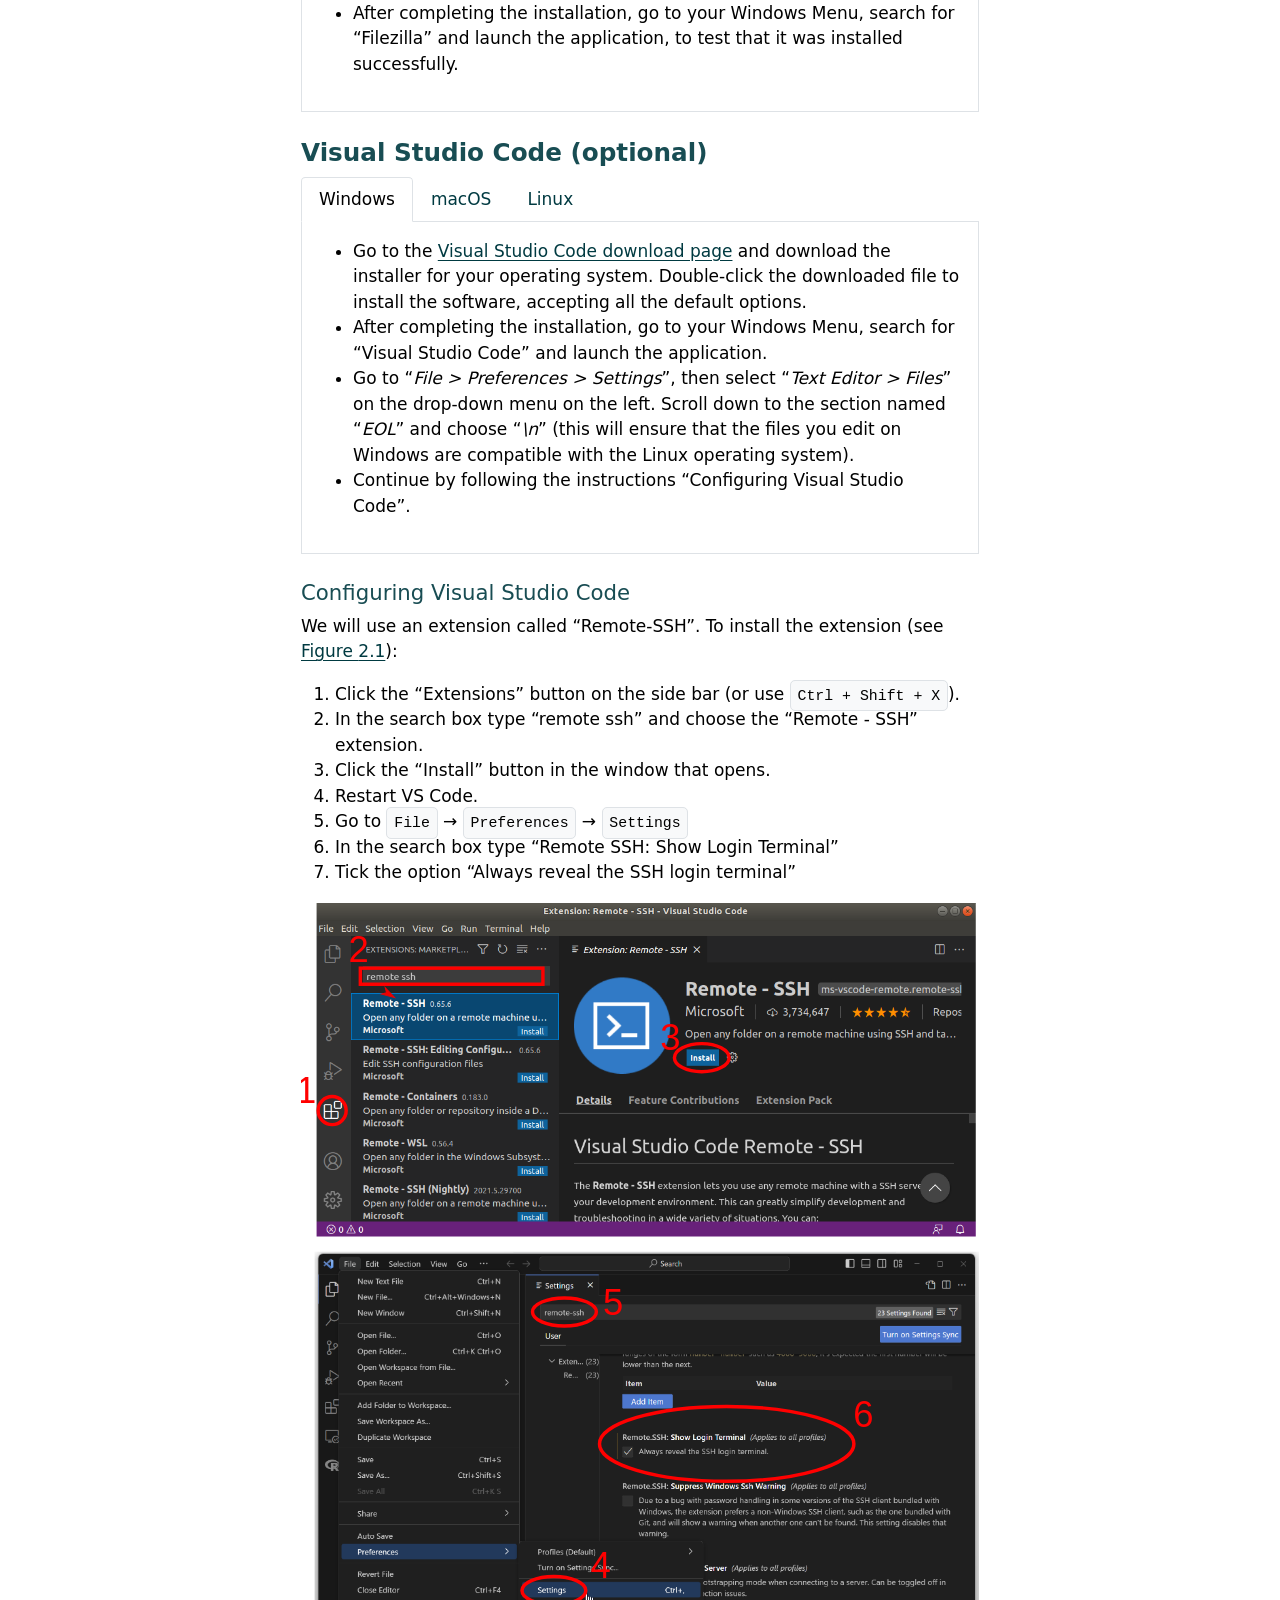
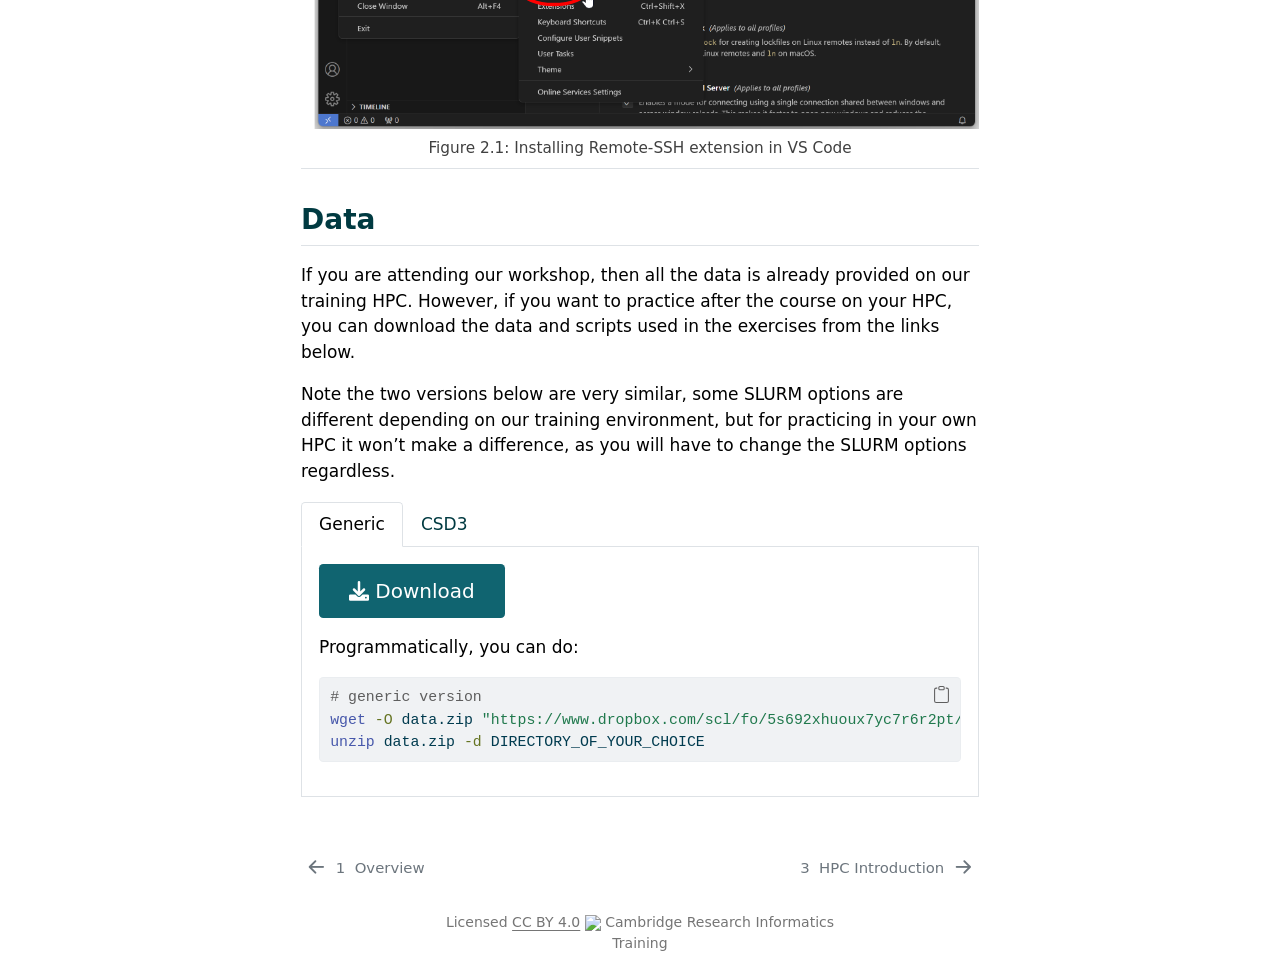
==== commit 0b6ccb2e: "Deploying to gh-pages from @ AlexanderMoerseburg/hpc-intro@621c1cecced7d4c9d2141b5567e8182a20b57fda " ====
--- a/setup.html
+++ b/setup.html
@@ -2,13 +2,16 @@
 <html xmlns="http://www.w3.org/1999/xhtml" lang="en" xml:lang="en"><head>
 
 <meta charset="utf-8">
-<meta name="generator" content="quarto-1.3.450">
+<meta name="generator" content="quarto-1.9.36">
 
 <meta name="viewport" content="width=device-width, initial-scale=1.0, user-scalable=yes">
 
 
-<title> Data &amp; Setup</title>
+<title>HPC SLURM</title>
 <style>
+/* Default styles provided by pandoc.
+** See https://pandoc.org/MANUAL.html#variables-for-html for config info.
+*/
 code{white-space: pre-wrap;}
 span.smallcaps{font-variant: small-caps;}
 div.columns{display: flex; gap: min(4vw, 1.5em);}
@@ -20,6 +23,41 @@
   margin: 0 0.8em 0.2em -1em; /* quarto-specific, see https://github.com/quarto-dev/quarto-cli/issues/4556 */ 
   vertical-align: middle;
 }
+/* CSS for syntax highlighting */
+html { -webkit-text-size-adjust: 100%; }
+pre > code.sourceCode { white-space: pre; position: relative; }
+pre > code.sourceCode > span { display: inline-block; line-height: 1.25; }
+pre > code.sourceCode > span:empty { height: 1.2em; }
+.sourceCode { overflow: visible; }
+code.sourceCode > span { color: inherit; text-decoration: inherit; }
+div.sourceCode { margin: 1em 0; }
+pre.sourceCode { margin: 0; }
+@media screen {
+div.sourceCode { overflow: auto; }
+}
+@media print {
+pre > code.sourceCode { white-space: pre-wrap; }
+pre > code.sourceCode > span { text-indent: -5em; padding-left: 5em; }
+}
+pre.numberSource code
+  { counter-reset: source-line 0; }
+pre.numberSource code > span
+  { position: relative; left: -4em; counter-increment: source-line; }
+pre.numberSource code > span > a:first-child::before
+  { content: counter(source-line);
+    position: relative; left: -1em; text-align: right; vertical-align: baseline;
+    border: none; display: inline-block;
+    -webkit-touch-callout: none; -webkit-user-select: none;
+    -khtml-user-select: none; -moz-user-select: none;
+    -ms-user-select: none; user-select: none;
+    padding: 0 4px; width: 4em;
+  }
+pre.numberSource { margin-left: 3em;  padding-left: 4px; }
+div.sourceCode
+  {   }
+@media screen {
+pre > code.sourceCode > span > a:first-child::before { text-decoration: underline; }
+}
 </style>
 
 
@@ -32,22 +70,29 @@
 <link href="./materials/01-intro.html" rel="next">
 <link href="./index.html" rel="prev">
 <link href="site_libs/quarto-contrib/quarto-project/cambiotraining/courseformat/img/university-of-cambridge-favicon.ico" rel="icon">
-<script src="site_libs/quarto-html/quarto.js"></script>
+<script src="site_libs/quarto-html/quarto.js" type="module"></script>
+<script src="site_libs/quarto-html/tabsets/tabsets.js" type="module"></script>
 <script src="site_libs/quarto-html/popper.min.js"></script>
 <script src="site_libs/quarto-html/tippy.umd.min.js"></script>
 <script src="site_libs/quarto-html/anchor.min.js"></script>
 <link href="site_libs/quarto-html/tippy.css" rel="stylesheet">
-<link href="site_libs/quarto-html/quarto-syntax-highlighting.css" rel="stylesheet" id="quarto-text-highlighting-styles">
+<link href="site_libs/quarto-html/quarto-syntax-highlighting-845c23b38eaddc0f92fda52bfe77a8c8.css" rel="stylesheet" id="quarto-text-highlighting-styles">
 <script src="site_libs/bootstrap/bootstrap.min.js"></script>
 <link href="site_libs/bootstrap/bootstrap-icons.css" rel="stylesheet">
-<link href="site_libs/bootstrap/bootstrap.min.css" rel="stylesheet" id="quarto-bootstrap" data-mode="light">
+<link href="site_libs/bootstrap/bootstrap-a6693949f5f6dc09f6b4375e750253ca.min.css" rel="stylesheet" append-hash="true" id="quarto-bootstrap" data-mode="light">
+<script src="site_libs/quarto-contrib/iconify-2.1.0/iconify-icon.min.js"></script>
 <script id="quarto-search-options" type="application/json">{
   "location": "sidebar",
   "copy-button": false,
   "collapse-after": 3,
   "panel-placement": "start",
   "type": "textbox",
-  "limit": 20,
+  "limit": 50,
+  "keyboard-shortcut": [
+    "f",
+    "/",
+    "s"
+  ],
   "language": {
     "search-no-results-text": "No results",
     "search-matching-documents-text": "matching documents",
@@ -56,6 +101,7 @@
     "search-more-match-text": "more match in this document",
     "search-more-matches-text": "more matches in this document",
     "search-clear-button-title": "Clear",
+    "search-text-placeholder": "",
     "search-detached-cancel-button-title": "Cancel",
     "search-submit-button-title": "Submit",
     "search-label": "Search"
@@ -65,56 +111,63 @@
 
 </head>
 
-<body class="nav-sidebar floating nav-fixed">
+<body class="nav-sidebar floating nav-fixed quarto-light">
 
 <div id="quarto-search-results"></div>
   <header id="quarto-header" class="headroom fixed-top">
-    <nav class="navbar navbar-expand-lg navbar-dark ">
+    <nav class="navbar navbar-expand-lg " data-bs-theme="dark">
       <div class="navbar-container container-fluid">
-      <div class="navbar-brand-container">
+      <div class="navbar-brand-container mx-auto">
     <a href="./index.html" class="navbar-brand navbar-brand-logo">
-    <img src="site_libs/quarto-contrib/quarto-project/cambiotraining/courseformat/img/university_crest_reversed.png" alt="" class="navbar-logo">
+    <img src="site_libs/quarto-contrib/quarto-project/cambiotraining/courseformat/img/university_crest_reversed.png" alt="" class="navbar-logo light-content">
+    <img src="site_libs/quarto-contrib/quarto-project/cambiotraining/courseformat/img/university_crest_reversed.png" alt="" class="navbar-logo dark-content">
     </a>
     <a class="navbar-brand" href="./index.html">
     <span class="navbar-title">Working on HPC Clusters using SLURM</span>
     </a>
   </div>
-          <button class="navbar-toggler" type="button" data-bs-toggle="collapse" data-bs-target="#navbarCollapse" aria-controls="navbarCollapse" aria-expanded="false" aria-label="Toggle navigation" onclick="if (window.quartoToggleHeadroom) { window.quartoToggleHeadroom(); }">
+          <button class="navbar-toggler" type="button" data-bs-toggle="collapse" data-bs-target="#navbarCollapse" aria-controls="navbarCollapse" role="menu" aria-expanded="false" aria-label="Toggle navigation" onclick="if (window.quartoToggleHeadroom) { window.quartoToggleHeadroom(); }">
   <span class="navbar-toggler-icon"></span>
 </button>
           <div class="collapse navbar-collapse" id="navbarCollapse">
             <ul class="navbar-nav navbar-nav-scroll me-auto">
   <li class="nav-item">
-    <a class="nav-link" href="https://docs.google.com/presentation/d/1KmnSznETddQdRYa6UAXtT-eMOsW7tEwbsOh0fK62c84/edit?usp=sharing" rel="" target="">
- <span class="menu-text">Slides</span></a>
+    <a class="nav-link" href="https://docs.google.com/presentation/d/1KmnSznETddQdRYa6UAXtT-eMOsW7tEwbsOh0fK62c84/edit?usp=sharing"> 
+<span class="menu-text">Slides</span></a>
   </li>  
 </ul>
             <ul class="navbar-nav navbar-nav-scroll ms-auto">
-  <li class="nav-item compact">
-    <a class="nav-link" href="https://github.com/cambiotraining/" rel="" target=""><i class="bi bi-github" role="img" aria-label="Bioinformatics Training Facility GitHub">
-</i> 
- <span class="menu-text"></span></a>
+  <li class="nav-item">
+    <a class="nav-link" href="https://github.com/cambiotraining/hpc-intro"> 
+<span class="menu-text"><iconify-icon role="img" inline="" icon="fa6-brands:github" style="font-size: 1.25em;" aria-label="Icon github from fa6-brands Iconify.design set." title="CRIT GitHub"></iconify-icon></span></a>
   </li>  
-  <li class="nav-item compact">
-    <a class="nav-link" href="https://twitter.com/bioinfocambs" rel="" target=""><i class="bi bi-twitter" role="img" aria-label="Bioinformatics Training Facility Twitter">
-</i> 
- <span class="menu-text"></span></a>
+  <li class="nav-item">
+    <a class="nav-link" href="https://bsky.app/profile/bioinfocambs.bsky.social"> 
+<span class="menu-text"><iconify-icon role="img" inline="" icon="fa6-brands:bluesky" style="font-size: 1.25em;" aria-label="Icon bluesky from fa6-brands Iconify.design set." title="CRIT Bluesky"></iconify-icon></span></a>
   </li>  
-</ul>
+  <li class="nav-item">
+    <a class="nav-link" href="https://genomic.social/@BioInfoCambs"> 
+<span class="menu-text"><iconify-icon role="img" inline="" icon="fa6-brands:mastodon" style="font-size: 1.25em;" aria-label="Icon mastodon from fa6-brands Iconify.design set." title="CCRIT Mastodon"></iconify-icon></span></a>
+  </li>  
+  <li class="nav-item">
+    <a class="nav-link" href="https://bioinfotraining.bio.cam.ac.uk/"> 
+<span class="menu-text"><iconify-icon role="img" inline="" icon="mdi:web" style="font-size: 1.25em;" aria-label="Icon web from mdi Iconify.design set." title="CCRIT Website"></iconify-icon></span></a>
+  </li>  
+</ul>
+          </div> <!-- /navcollapse -->
             <div class="quarto-navbar-tools">
 </div>
-          </div> <!-- /navcollapse -->
       </div> <!-- /container-fluid -->
     </nav>
   <nav class="quarto-secondary-nav">
     <div class="container-fluid d-flex">
-      <button type="button" class="quarto-btn-toggle btn" data-bs-toggle="collapse" data-bs-target="#quarto-sidebar,#quarto-sidebar-glass" aria-controls="quarto-sidebar" aria-expanded="false" aria-label="Toggle sidebar navigation" onclick="if (window.quartoToggleHeadroom) { window.quartoToggleHeadroom(); }">
+      <button type="button" class="quarto-btn-toggle btn" data-bs-toggle="collapse" role="button" data-bs-target=".quarto-sidebar-collapse-item" aria-controls="quarto-sidebar" aria-expanded="false" aria-label="Toggle sidebar navigation" onclick="if (window.quartoToggleHeadroom) { window.quartoToggleHeadroom(); }">
         <i class="bi bi-layout-text-sidebar-reverse"></i>
       </button>
-      <nav class="quarto-page-breadcrumbs" aria-label="breadcrumb"><ol class="breadcrumb"><li class="breadcrumb-item"><a href="./index.html">Welcome</a></li><li class="breadcrumb-item"><a href="./setup.html"><span class="chapter-number">2</span>&nbsp; <span class="chapter-title">Data &amp; Setup</span></a></li></ol></nav>
-      <a class="flex-grow-1" role="button" data-bs-toggle="collapse" data-bs-target="#quarto-sidebar,#quarto-sidebar-glass" aria-controls="quarto-sidebar" aria-expanded="false" aria-label="Toggle sidebar navigation" onclick="if (window.quartoToggleHeadroom) { window.quartoToggleHeadroom(); }">      
-      </a>
-      <button type="button" class="btn quarto-search-button" aria-label="" onclick="window.quartoOpenSearch();">
+        <a class="flex-grow-1 no-decor" role="navigation" data-bs-toggle="collapse" data-bs-target=".quarto-sidebar-collapse-item" aria-controls="quarto-sidebar" aria-expanded="false" aria-label="Toggle sidebar navigation" onclick="if (window.quartoToggleHeadroom) { window.quartoToggleHeadroom(); }">      
+          <h1 class="quarto-secondary-nav-title"><span class="chapter-title">Data &amp; Setup</span></h1>
+        </a>     
+      <button type="button" class="btn quarto-search-button" aria-label="Search" onclick="window.quartoOpenSearch();">
         <i class="bi bi-search"></i>
       </button>
     </div>
@@ -123,7 +176,7 @@
 <!-- content -->
 <div id="quarto-content" class="quarto-container page-columns page-rows-contents page-layout-article page-navbar">
 <!-- sidebar -->
-  <nav id="quarto-sidebar" class="sidebar collapse collapse-horizontal sidebar-navigation floating overflow-auto">
+  <nav id="quarto-sidebar" class="sidebar collapse collapse-horizontal quarto-sidebar-collapse-item sidebar-navigation floating overflow-auto">
         <div class="mt-2 flex-shrink-0 align-items-center">
         <div class="sidebar-search">
         <div id="quarto-search" class="" title="Search"></div>
@@ -133,9 +186,9 @@
     <ul class="list-unstyled mt-1">
         <li class="sidebar-item sidebar-item-section">
       <div class="sidebar-item-container"> 
-            <a class="sidebar-item-text sidebar-link text-start" data-bs-toggle="collapse" data-bs-target="#quarto-sidebar-section-1" aria-expanded="true">
+            <a class="sidebar-item-text sidebar-link text-start" data-bs-toggle="collapse" data-bs-target="#quarto-sidebar-section-1" role="navigation" aria-expanded="true">
  <span class="menu-text">Welcome</span></a>
-          <a class="sidebar-item-toggle text-start" data-bs-toggle="collapse" data-bs-target="#quarto-sidebar-section-1" aria-expanded="true" aria-label="Toggle section">
+          <a class="sidebar-item-toggle text-start" data-bs-toggle="collapse" data-bs-target="#quarto-sidebar-section-1" role="navigation" aria-expanded="true" aria-label="Toggle section">
             <i class="bi bi-chevron-right ms-2"></i>
           </a> 
       </div>
@@ -156,9 +209,9 @@
   </li>
         <li class="sidebar-item sidebar-item-section">
       <div class="sidebar-item-container"> 
-            <a class="sidebar-item-text sidebar-link text-start" data-bs-toggle="collapse" data-bs-target="#quarto-sidebar-section-2" aria-expanded="true">
+            <a class="sidebar-item-text sidebar-link text-start" data-bs-toggle="collapse" data-bs-target="#quarto-sidebar-section-2" role="navigation" aria-expanded="true">
  <span class="menu-text">Working on a HPC</span></a>
-          <a class="sidebar-item-toggle text-start" data-bs-toggle="collapse" data-bs-target="#quarto-sidebar-section-2" aria-expanded="true" aria-label="Toggle section">
+          <a class="sidebar-item-toggle text-start" data-bs-toggle="collapse" data-bs-target="#quarto-sidebar-section-2" role="navigation" aria-expanded="true" aria-label="Toggle section">
             <i class="bi bi-chevron-right ms-2"></i>
           </a> 
       </div>
@@ -190,7 +243,7 @@
           <li class="sidebar-item">
   <div class="sidebar-item-container"> 
   <a href="./materials/05-arrays.html" class="sidebar-item-text sidebar-link">
- <span class="menu-text"><span class="chapter-number">7</span>&nbsp; <span class="chapter-title">Job Parallelisation</span></span></a>
+ <span class="menu-text"><span class="chapter-number">7</span>&nbsp; <span class="chapter-title">Job Paralellisation</span></span></a>
   </div>
 </li>
           <li class="sidebar-item">
@@ -209,9 +262,9 @@
   </li>
         <li class="sidebar-item sidebar-item-section">
       <div class="sidebar-item-container"> 
-            <a class="sidebar-item-text sidebar-link text-start" data-bs-toggle="collapse" data-bs-target="#quarto-sidebar-section-3" aria-expanded="true">
+            <a class="sidebar-item-text sidebar-link text-start" data-bs-toggle="collapse" data-bs-target="#quarto-sidebar-section-3" role="navigation" aria-expanded="true">
  <span class="menu-text">Appendices</span></a>
-          <a class="sidebar-item-toggle text-start" data-bs-toggle="collapse" data-bs-target="#quarto-sidebar-section-3" aria-expanded="true" aria-label="Toggle section">
+          <a class="sidebar-item-toggle text-start" data-bs-toggle="collapse" data-bs-target="#quarto-sidebar-section-3" role="navigation" aria-expanded="true" aria-label="Toggle section">
             <i class="bi bi-chevron-right ms-2"></i>
           </a> 
       </div>
@@ -219,13 +272,13 @@
           <li class="sidebar-item">
   <div class="sidebar-item-container"> 
   <a href="./materials/appendices/csd3.html" class="sidebar-item-text sidebar-link">
- <span class="menu-text"><span class="chapter-number">A</span>&nbsp; <span class="chapter-title">Cambridge University HPC Resources</span></span></a>
+ <span class="menu-text">Cambridge University HPC Resources</span></a>
   </div>
 </li>
           <li class="sidebar-item">
   <div class="sidebar-item-container"> 
   <a href="./materials/appendices/slurm_cheatsheet.html" class="sidebar-item-text sidebar-link">
- <span class="menu-text"><span class="chapter-number">B</span>&nbsp; <span class="chapter-title">SLURM Quick Reference Guide</span></span></a>
+ <span class="menu-text">SLURM Quick Reference Guide</span></a>
   </div>
 </li>
       </ul>
@@ -233,7 +286,7 @@
     </ul>
     </div>
 </nav>
-<div id="quarto-sidebar-glass" data-bs-toggle="collapse" data-bs-target="#quarto-sidebar,#quarto-sidebar-glass"></div>
+<div id="quarto-sidebar-glass" class="quarto-sidebar-collapse-item" data-bs-toggle="collapse" data-bs-target=".quarto-sidebar-collapse-item"></div>
 <!-- margin-sidebar -->
     <div id="quarto-margin-sidebar" class="sidebar margin-sidebar">
         <nav id="TOC" role="doc-toc" class="toc-active">
@@ -255,7 +308,7 @@
 
 <header id="title-block-header" class="quarto-title-block default">
 <div class="quarto-title">
-<h1 class="title"><span class="chapter-number">2</span>&nbsp; <span class="chapter-title">Data &amp; Setup</span></h1>
+<h1 class="title d-none d-lg-block"><span class="chapter-title">Data &amp; Setup</span></h1>
 </div>
 
 
@@ -268,7 +321,9 @@
   </div>
   
 
+
 </header>
+
 
 <!-- 
 Note for Training Developers:
@@ -282,7 +337,7 @@
 <i class="callout-icon"></i>
 </div>
 <div class="callout-title-container flex-fill">
-Workshop Attendees
+<span class="screen-reader-only">Tip</span>Workshop Attendees
 </div>
 </div>
 <div class="callout-body-container callout-body">
@@ -301,14 +356,14 @@
 <section id="unix-terminal" class="level3">
 <h3 class="anchored" data-anchor-id="unix-terminal">Unix terminal</h3>
 <div class="tabset-margin-container"></div><div class="panel-tabset" data-group="os">
-<ul class="nav nav-tabs" role="tablist"><li class="nav-item" role="presentation"><a class="nav-link active" id="tabset-2-1-tab" data-bs-toggle="tab" data-bs-target="#tabset-2-1" role="tab" aria-controls="tabset-2-1" aria-selected="true" aria-current="page">Windows</a></li><li class="nav-item" role="presentation"><a class="nav-link" id="tabset-2-2-tab" data-bs-toggle="tab" data-bs-target="#tabset-2-2" role="tab" aria-controls="tabset-2-2" aria-selected="false">macOS</a></li><li class="nav-item" role="presentation"><a class="nav-link" id="tabset-2-3-tab" data-bs-toggle="tab" data-bs-target="#tabset-2-3" role="tab" aria-controls="tabset-2-3" aria-selected="false">Linux</a></li></ul>
+<ul class="nav nav-tabs" role="tablist"><li class="nav-item" role="presentation"><a class="nav-link active" id="tabset-2-1-tab" data-bs-toggle="tab" data-bs-target="#tabset-2-1" role="tab" aria-controls="tabset-2-1" aria-selected="true" href="">Windows</a></li><li class="nav-item" role="presentation"><a class="nav-link" id="tabset-2-2-tab" data-bs-toggle="tab" data-bs-target="#tabset-2-2" role="tab" aria-controls="tabset-2-2" aria-selected="false" href="">macOS</a></li><li class="nav-item" role="presentation"><a class="nav-link" id="tabset-2-3-tab" data-bs-toggle="tab" data-bs-target="#tabset-2-3" role="tab" aria-controls="tabset-2-3" aria-selected="false" href="">Linux</a></li></ul>
 <div class="tab-content" data-group="os">
 <div id="tabset-2-1" class="tab-pane active" role="tabpanel" aria-labelledby="tabset-2-1-tab">
 <p>If you are comfortable with installing software on your computer, we highly recommend installing the <strong>Windows Subsystem for Linux</strong> (WSL2), which provides native <em>Linux</em> functionality from within Windows.<br>
 Alternatively, you can install <strong>MobaXterm</strong>, which provides a Unix-like terminal on <em>Windows</em>.<br>
 We provide instructions for both.</p>
 <div class="tabset-margin-container"></div><div class="panel-tabset">
-<ul class="nav nav-tabs" role="tablist"><li class="nav-item" role="presentation"><a class="nav-link active" id="tabset-1-1-tab" data-bs-toggle="tab" data-bs-target="#tabset-1-1" role="tab" aria-controls="tabset-1-1" aria-selected="true">MobaXterm</a></li><li class="nav-item" role="presentation"><a class="nav-link" id="tabset-1-2-tab" data-bs-toggle="tab" data-bs-target="#tabset-1-2" role="tab" aria-controls="tabset-1-2" aria-selected="false">WSL</a></li></ul>
+<ul class="nav nav-tabs" role="tablist"><li class="nav-item" role="presentation"><a class="nav-link active" id="tabset-1-1-tab" data-bs-toggle="tab" data-bs-target="#tabset-1-1" role="tab" aria-controls="tabset-1-1" aria-selected="true" href="">MobaXterm</a></li><li class="nav-item" role="presentation"><a class="nav-link" id="tabset-1-2-tab" data-bs-toggle="tab" data-bs-target="#tabset-1-2" role="tab" aria-controls="tabset-1-2" aria-selected="false" href="">WSL</a></li></ul>
 <div class="tab-content">
 <div id="tabset-1-1" class="tab-pane active" role="tabpanel" aria-labelledby="tabset-1-1-tab">
 <ul>
@@ -364,7 +419,7 @@
 <section id="filezilla" class="level3">
 <h3 class="anchored" data-anchor-id="filezilla">Filezilla</h3>
 <div class="tabset-margin-container"></div><div class="panel-tabset" data-group="os">
-<ul class="nav nav-tabs" role="tablist"><li class="nav-item" role="presentation"><a class="nav-link active" id="tabset-3-1-tab" data-bs-toggle="tab" data-bs-target="#tabset-3-1" role="tab" aria-controls="tabset-3-1" aria-selected="true">Windows</a></li><li class="nav-item" role="presentation"><a class="nav-link" id="tabset-3-2-tab" data-bs-toggle="tab" data-bs-target="#tabset-3-2" role="tab" aria-controls="tabset-3-2" aria-selected="false">macOS</a></li><li class="nav-item" role="presentation"><a class="nav-link" id="tabset-3-3-tab" data-bs-toggle="tab" data-bs-target="#tabset-3-3" role="tab" aria-controls="tabset-3-3" aria-selected="false">Linux</a></li></ul>
+<ul class="nav nav-tabs" role="tablist"><li class="nav-item" role="presentation"><a class="nav-link active" id="tabset-3-1-tab" data-bs-toggle="tab" data-bs-target="#tabset-3-1" role="tab" aria-controls="tabset-3-1" aria-selected="true" href="">Windows</a></li><li class="nav-item" role="presentation"><a class="nav-link" id="tabset-3-2-tab" data-bs-toggle="tab" data-bs-target="#tabset-3-2" role="tab" aria-controls="tabset-3-2" aria-selected="false" href="">macOS</a></li><li class="nav-item" role="presentation"><a class="nav-link" id="tabset-3-3-tab" data-bs-toggle="tab" data-bs-target="#tabset-3-3" role="tab" aria-controls="tabset-3-3" aria-selected="false" href="">Linux</a></li></ul>
 <div class="tab-content" data-group="os">
 <div id="tabset-3-1" class="tab-pane active" role="tabpanel" aria-labelledby="tabset-3-1-tab">
 <ul>
@@ -374,10 +429,7 @@
 </div>
 <div id="tabset-3-2" class="tab-pane" role="tabpanel" aria-labelledby="tabset-3-2-tab">
 <ul>
-<li>Go to the <a href="https://filezilla-project.org/download.php?show_all=1">Filezilla Download page</a> and download the file <em>FileZilla_3.65.0_macosx-x86.app.tar.bz2</em> (the latest version might be slightly different).
-<ul>
-<li>Note: If you are on Mac OS X 10.11.6 <a href="https://download.filezilla-project.org/client/FileZilla_3.51.0-rc1_macosx-x86.app.tar.bz2">download version 3.51.0</a> instead.</li>
-</ul></li>
+<li>Go to the <a href="https://filezilla-project.org/download.php?show_all=1">Filezilla Download page</a> and download either the <strong>macOS (Intel)</strong> (for older processors) or <strong>macOS (Apple Silicon)</strong> (for newer M* processors) installers.</li>
 <li>Go to the Downloads folder and double-click the file you just downloaded to extract the application. Drag-and-drop the “Filezilla” file into your “Applications” folder.</li>
 <li>You can now open the installed application to check that it was installed successfully (the first time you launch the application you will get a warning that this is an application downloaded from the internet - you can go ahead and click “Open”).</li>
 </ul>
@@ -398,7 +450,7 @@
 <section id="visual-studio-code-optional" class="level3">
 <h3 class="anchored" data-anchor-id="visual-studio-code-optional">Visual Studio Code (optional)</h3>
 <div class="tabset-margin-container"></div><div class="panel-tabset" data-group="os">
-<ul class="nav nav-tabs" role="tablist"><li class="nav-item" role="presentation"><a class="nav-link active" id="tabset-4-1-tab" data-bs-toggle="tab" data-bs-target="#tabset-4-1" role="tab" aria-controls="tabset-4-1" aria-selected="true">Windows</a></li><li class="nav-item" role="presentation"><a class="nav-link" id="tabset-4-2-tab" data-bs-toggle="tab" data-bs-target="#tabset-4-2" role="tab" aria-controls="tabset-4-2" aria-selected="false">macOS</a></li><li class="nav-item" role="presentation"><a class="nav-link" id="tabset-4-3-tab" data-bs-toggle="tab" data-bs-target="#tabset-4-3" role="tab" aria-controls="tabset-4-3" aria-selected="false">Linux</a></li></ul>
+<ul class="nav nav-tabs" role="tablist"><li class="nav-item" role="presentation"><a class="nav-link active" id="tabset-4-1-tab" data-bs-toggle="tab" data-bs-target="#tabset-4-1" role="tab" aria-controls="tabset-4-1" aria-selected="true" href="">Windows</a></li><li class="nav-item" role="presentation"><a class="nav-link" id="tabset-4-2-tab" data-bs-toggle="tab" data-bs-target="#tabset-4-2" role="tab" aria-controls="tabset-4-2" aria-selected="false" href="">macOS</a></li><li class="nav-item" role="presentation"><a class="nav-link" id="tabset-4-3-tab" data-bs-toggle="tab" data-bs-target="#tabset-4-3" role="tab" aria-controls="tabset-4-3" aria-selected="false" href="">Linux</a></li></ul>
 <div class="tab-content" data-group="os">
 <div id="tabset-4-1" class="tab-pane active" role="tabpanel" aria-labelledby="tabset-4-1-tab">
 <ul>
@@ -426,19 +478,24 @@
 </div>
 <section id="configuring-visual-studio-code" class="level4">
 <h4 class="anchored" data-anchor-id="configuring-visual-studio-code">Configuring Visual Studio Code</h4>
-<p>We will use an extension called “Remote-SSH”. To install the extension (see <a href="#fig-vscode-ssh">Figure&nbsp;<span>2.1</span></a>):</p>
+<p>We will use an extension called “Remote-SSH”. To install the extension (see <a href="#fig-vscode-ssh" class="quarto-xref">Figure&nbsp;<span>2.1</span></a>):</p>
 <ol type="1">
 <li>Click the “Extensions” button on the side bar (or use <kbd>Ctrl + Shift + X</kbd>).</li>
 <li>In the search box type “remote ssh” and choose the “Remote - SSH” extension.</li>
 <li>Click the “Install” button in the window that opens.</li>
+<li>Restart VS Code.</li>
 <li>Go to <kbd>File</kbd> → <kbd>Preferences</kbd> → <kbd>Settings</kbd></li>
 <li>In the search box type “Remote SSH: Show Login Terminal”</li>
 <li>Tick the option “Always reveal the SSH login terminal”</li>
 </ol>
-<div id="fig-vscode-ssh" class="quarto-figure quarto-figure-center anchored">
-<figure class="figure">
-<p><img src="materials/images/vscode_extension_install.svg" class="img-fluid figure-img"></p>
-<figcaption class="figure-caption">Figure&nbsp;2.1: Installing Remote-SSH extension in VS Code</figcaption>
+<div id="fig-vscode-ssh" class="quarto-float quarto-figure quarto-figure-center anchored">
+<figure class="quarto-float quarto-float-fig figure">
+<div aria-describedby="fig-vscode-ssh-caption-0ceaefa1-69ba-4598-a22c-09a6ac19f8ca">
+<img src="materials/images/vscode_extension_install.svg" class="img-fluid figure-img">
+</div>
+<figcaption class="quarto-float-caption-bottom quarto-float-caption quarto-float-fig" id="fig-vscode-ssh-caption-0ceaefa1-69ba-4598-a22c-09a6ac19f8ca">
+Figure&nbsp;2.1: Installing Remote-SSH extension in VS Code
+</figcaption>
 </figure>
 </div>
 </section>
@@ -446,51 +503,85 @@
 </section>
 <section id="data" class="level2">
 <h2 class="anchored" data-anchor-id="data">Data</h2>
-<p>If you are attending our workshop, then all the data is already provided on our training HPC. However, if you want to practice after the course on your HPC, you can download a Zip file with the data used in the exercises:</p>
-<p><a href="https://www.dropbox.com/sh/mcu1hjxlr8yqxxa/AAB8s5NcHZH1Tkof4B5JXuyLa?dl=1"> <button class="btn"><i class="fa fa-download"></i> Download</button> </a></p>
+<p>If you are attending our workshop, then all the data is already provided on our training HPC. However, if you want to practice after the course on your HPC, you can download the data and scripts used in the exercises from the links below.</p>
+<p>Note the two versions below are very similar, some SLURM options are different depending on our training environment, but for practicing in your own HPC it won’t make a difference, as you will have to change the SLURM options regardless.</p>
+<div class="tabset-margin-container"></div><div class="panel-tabset">
+<ul class="nav nav-tabs" role="tablist"><li class="nav-item" role="presentation"><a class="nav-link active" id="tabset-5-1-tab" data-bs-toggle="tab" data-bs-target="#tabset-5-1" role="tab" aria-controls="tabset-5-1" aria-selected="true" href="">Generic</a></li><li class="nav-item" role="presentation"><a class="nav-link" id="tabset-5-2-tab" data-bs-toggle="tab" data-bs-target="#tabset-5-2" role="tab" aria-controls="tabset-5-2" aria-selected="false" href="">CSD3</a></li></ul>
+<div class="tab-content">
+<div id="tabset-5-1" class="tab-pane active" role="tabpanel" aria-labelledby="tabset-5-1-tab">
+<p><a href="https://www.dropbox.com/scl/fo/5s692xhuoux7yc7r6r2pt/AKuJpv5dfP3-mdNiD_mxfvk?rlkey=ui0tjjhlwyx2gns2auugw1qlj&amp;st=y6a2m392&amp;dl=1"> <button class="btn"><i class="fa fa-download"></i> Download</button> </a></p>
+<p>Programmatically, you can do:</p>
+<div class="code-copy-outer-scaffold"><div class="sourceCode" id="cb1"><pre class="sourceCode bash code-with-copy"><code class="sourceCode bash"><span id="cb1-1"><a href="#cb1-1" aria-hidden="true" tabindex="-1"></a><span class="co"># generic version</span></span>
+<span id="cb1-2"><a href="#cb1-2" aria-hidden="true" tabindex="-1"></a><span class="fu">wget</span> <span class="at">-O</span> data.zip <span class="st">"https://www.dropbox.com/scl/fo/5s692xhuoux7yc7r6r2pt/AKuJpv5dfP3-mdNiD_mxfvk?rlkey=ui0tjjhlwyx2gns2auugw1qlj&amp;st=y6a2m392&amp;dl=1"</span></span>
+<span id="cb1-3"><a href="#cb1-3" aria-hidden="true" tabindex="-1"></a><span class="fu">unzip</span> data.zip <span class="at">-d</span> DIRECTORY_OF_YOUR_CHOICE</span></code></pre></div><button title="Copy to Clipboard" class="code-copy-button"><i class="bi"></i></button></div>
+</div>
+<div id="tabset-5-2" class="tab-pane" role="tabpanel" aria-labelledby="tabset-5-2-tab">
+<p><a href="https://www.dropbox.com/scl/fo/c87w8w50fvw0vqrf4daiw/AGLNUyI6H7_kS2zdBwPSais?rlkey=j1dfqqb39sfnxffmnu953r19z&amp;st=93ya9s80&amp;dl=1"> <button class="btn"><i class="fa fa-download"></i> Download</button> </a></p>
+<p>Programmatically, you can do:</p>
+<div class="code-copy-outer-scaffold"><div class="sourceCode" id="cb2"><pre class="sourceCode bash code-with-copy"><code class="sourceCode bash"><span id="cb2-1"><a href="#cb2-1" aria-hidden="true" tabindex="-1"></a><span class="co"># CSD3 version</span></span>
+<span id="cb2-2"><a href="#cb2-2" aria-hidden="true" tabindex="-1"></a><span class="fu">wget</span> <span class="at">-O</span> data.zip <span class="st">"https://www.dropbox.com/scl/fo/c87w8w50fvw0vqrf4daiw/AGLNUyI6H7_kS2zdBwPSais?rlkey=j1dfqqb39sfnxffmnu953r19z&amp;st=93ya9s80&amp;dl=1"</span></span>
+<span id="cb2-3"><a href="#cb2-3" aria-hidden="true" tabindex="-1"></a><span class="fu">unzip</span> data.zip <span class="at">-d</span> ~/rds/hpc-work/hpc_workshop</span></code></pre></div><button title="Copy to Clipboard" class="code-copy-button"><i class="bi"></i></button></div>
+</div>
+</div>
+</div>
 
 
 </section>
 
 </main> <!-- /main -->
 <script id="quarto-html-after-body" type="application/javascript">
-window.document.addEventListener("DOMContentLoaded", function (event) {
-  const toggleBodyColorMode = (bsSheetEl) => {
-    const mode = bsSheetEl.getAttribute("data-mode");
-    const bodyEl = window.document.querySelector("body");
-    if (mode === "dark") {
-      bodyEl.classList.add("quarto-dark");
-      bodyEl.classList.remove("quarto-light");
-    } else {
-      bodyEl.classList.add("quarto-light");
-      bodyEl.classList.remove("quarto-dark");
+  window.document.addEventListener("DOMContentLoaded", function (event) {
+    const icon = "";
+    const anchorJS = new window.AnchorJS();
+    anchorJS.options = {
+      placement: 'right',
+      icon: icon
+    };
+    anchorJS.add('.anchored');
+    const isCodeAnnotation = (el) => {
+      for (const clz of el.classList) {
+        if (clz.startsWith('code-annotation-')) {                     
+          return true;
+        }
+      }
+      return false;
     }
-  }
-  const toggleBodyColorPrimary = () => {
-    const bsSheetEl = window.document.querySelector("link#quarto-bootstrap");
-    if (bsSheetEl) {
-      toggleBodyColorMode(bsSheetEl);
+    const onCopySuccess = function(e) {
+      // button target
+      const button = e.trigger;
+      // don't keep focus
+      button.blur();
+      // flash "checked"
+      button.classList.add('code-copy-button-checked');
+      var currentTitle = button.getAttribute("title");
+      button.setAttribute("title", "Copied!");
+      let tooltip;
+      if (window.bootstrap) {
+        button.setAttribute("data-bs-toggle", "tooltip");
+        button.setAttribute("data-bs-placement", "left");
+        button.setAttribute("data-bs-title", "Copied!");
+        tooltip = new bootstrap.Tooltip(button, 
+          { trigger: "manual", 
+            customClass: "code-copy-button-tooltip",
+            offset: [0, -8]});
+        tooltip.show();    
+      }
+      setTimeout(function() {
+        if (tooltip) {
+          tooltip.hide();
+          button.removeAttribute("data-bs-title");
+          button.removeAttribute("data-bs-toggle");
+          button.removeAttribute("data-bs-placement");
+        }
+        button.setAttribute("title", currentTitle);
+        button.classList.remove('code-copy-button-checked');
+      }, 1000);
+      // clear code selection
+      e.clearSelection();
     }
-  }
-  toggleBodyColorPrimary();  
-  const icon = "";
-  const anchorJS = new window.AnchorJS();
-  anchorJS.options = {
-    placement: 'right',
-    icon: icon
-  };
-  anchorJS.add('.anchored');
-  const isCodeAnnotation = (el) => {
-    for (const clz of el.classList) {
-      if (clz.startsWith('code-annotation-')) {                     
-        return true;
-      }
-    }
-    return false;
-  }
-  const clipboard = new window.ClipboardJS('.code-copy-button', {
-    text: function(trigger) {
-      const codeEl = trigger.previousElementSibling.cloneNode(true);
+    const getTextToCopy = function(trigger) {
+      const outerScaffold = trigger.parentElement.cloneNode(true);
+      const codeEl = outerScaffold.querySelector('code');
       for (const childEl of codeEl.children) {
         if (isCodeAnnotation(childEl)) {
           childEl.remove();
@@ -498,202 +589,354 @@
       }
       return codeEl.innerText;
     }
-  });
-  clipboard.on('success', function(e) {
-    // button target
-    const button = e.trigger;
-    // don't keep focus
-    button.blur();
-    // flash "checked"
-    button.classList.add('code-copy-button-checked');
-    var currentTitle = button.getAttribute("title");
-    button.setAttribute("title", "Copied!");
-    let tooltip;
-    if (window.bootstrap) {
-      button.setAttribute("data-bs-toggle", "tooltip");
-      button.setAttribute("data-bs-placement", "left");
-      button.setAttribute("data-bs-title", "Copied!");
-      tooltip = new bootstrap.Tooltip(button, 
-        { trigger: "manual", 
-          customClass: "code-copy-button-tooltip",
-          offset: [0, -8]});
-      tooltip.show();    
+    const clipboard = new window.ClipboardJS('.code-copy-button:not([data-in-quarto-modal])', {
+      text: getTextToCopy
+    });
+    clipboard.on('success', onCopySuccess);
+    if (window.document.getElementById('quarto-embedded-source-code-modal')) {
+      const clipboardModal = new window.ClipboardJS('.code-copy-button[data-in-quarto-modal]', {
+        text: getTextToCopy,
+        container: window.document.getElementById('quarto-embedded-source-code-modal')
+      });
+      clipboardModal.on('success', onCopySuccess);
     }
-    setTimeout(function() {
-      if (tooltip) {
-        tooltip.hide();
-        button.removeAttribute("data-bs-title");
-        button.removeAttribute("data-bs-toggle");
-        button.removeAttribute("data-bs-placement");
-      }
-      button.setAttribute("title", currentTitle);
-      button.classList.remove('code-copy-button-checked');
-    }, 1000);
-    // clear code selection
-    e.clearSelection();
-  });
-  function tippyHover(el, contentFn) {
-    const config = {
-      allowHTML: true,
-      content: contentFn,
-      maxWidth: 500,
-      delay: 100,
-      arrow: false,
-      appendTo: function(el) {
-          return el.parentElement;
-      },
-      interactive: true,
-      interactiveBorder: 10,
-      theme: 'quarto',
-      placement: 'bottom-start'
-    };
-    window.tippy(el, config); 
-  }
-  const noterefs = window.document.querySelectorAll('a[role="doc-noteref"]');
-  for (var i=0; i<noterefs.length; i++) {
-    const ref = noterefs[i];
-    tippyHover(ref, function() {
-      // use id or data attribute instead here
-      let href = ref.getAttribute('data-footnote-href') || ref.getAttribute('href');
-      try { href = new URL(href).hash; } catch {}
-      const id = href.replace(/^#\/?/, "");
-      const note = window.document.getElementById(id);
-      return note.innerHTML;
-    });
-  }
-      let selectedAnnoteEl;
-      const selectorForAnnotation = ( cell, annotation) => {
-        let cellAttr = 'data-code-cell="' + cell + '"';
-        let lineAttr = 'data-code-annotation="' +  annotation + '"';
-        const selector = 'span[' + cellAttr + '][' + lineAttr + ']';
-        return selector;
-      }
-      const selectCodeLines = (annoteEl) => {
-        const doc = window.document;
-        const targetCell = annoteEl.getAttribute("data-target-cell");
-        const targetAnnotation = annoteEl.getAttribute("data-target-annotation");
-        const annoteSpan = window.document.querySelector(selectorForAnnotation(targetCell, targetAnnotation));
-        const lines = annoteSpan.getAttribute("data-code-lines").split(",");
-        const lineIds = lines.map((line) => {
-          return targetCell + "-" + line;
-        })
-        let top = null;
-        let height = null;
-        let parent = null;
-        if (lineIds.length > 0) {
-            //compute the position of the single el (top and bottom and make a div)
-            const el = window.document.getElementById(lineIds[0]);
-            top = el.offsetTop;
-            height = el.offsetHeight;
-            parent = el.parentElement.parentElement;
-          if (lineIds.length > 1) {
-            const lastEl = window.document.getElementById(lineIds[lineIds.length - 1]);
-            const bottom = lastEl.offsetTop + lastEl.offsetHeight;
-            height = bottom - top;
+      var localhostRegex = new RegExp(/^(?:http|https):\/\/localhost\:?[0-9]*\//);
+      var mailtoRegex = new RegExp(/^mailto:/);
+        var filterRegex = new RegExp('/' + window.location.host + '/');
+      var isInternal = (href) => {
+          return filterRegex.test(href) || localhostRegex.test(href) || mailtoRegex.test(href);
+      }
+      // Inspect non-navigation links and adorn them if external
+     var links = window.document.querySelectorAll('a[href]:not(.nav-link):not(.navbar-brand):not(.toc-action):not(.sidebar-link):not(.sidebar-item-toggle):not(.pagination-link):not(.no-external):not([aria-hidden]):not(.dropdown-item):not(.quarto-navigation-tool):not(.about-link)');
+      for (var i=0; i<links.length; i++) {
+        const link = links[i];
+        if (!isInternal(link.href)) {
+          // undo the damage that might have been done by quarto-nav.js in the case of
+          // links that we want to consider external
+          if (link.dataset.originalHref !== undefined) {
+            link.href = link.dataset.originalHref;
           }
-          if (top !== null && height !== null && parent !== null) {
-            // cook up a div (if necessary) and position it 
-            let div = window.document.getElementById("code-annotation-line-highlight");
-            if (div === null) {
-              div = window.document.createElement("div");
-              div.setAttribute("id", "code-annotation-line-highlight");
-              div.style.position = 'absolute';
-              parent.appendChild(div);
-            }
-            div.style.top = top - 2 + "px";
-            div.style.height = height + 4 + "px";
-            let gutterDiv = window.document.getElementById("code-annotation-line-highlight-gutter");
-            if (gutterDiv === null) {
-              gutterDiv = window.document.createElement("div");
-              gutterDiv.setAttribute("id", "code-annotation-line-highlight-gutter");
-              gutterDiv.style.position = 'absolute';
-              const codeCell = window.document.getElementById(targetCell);
-              const gutter = codeCell.querySelector('.code-annotation-gutter');
-              gutter.appendChild(gutterDiv);
-            }
-            gutterDiv.style.top = top - 2 + "px";
-            gutterDiv.style.height = height + 4 + "px";
-          }
-          selectedAnnoteEl = annoteEl;
-        }
+        }
+      }
+    function tippyHover(el, contentFn, onTriggerFn, onUntriggerFn) {
+      const config = {
+        allowHTML: true,
+        maxWidth: 500,
+        delay: 100,
+        arrow: false,
+        appendTo: function(el) {
+            return el.parentElement;
+        },
+        interactive: true,
+        interactiveBorder: 10,
+        theme: 'quarto',
+        placement: 'bottom-start',
       };
-      const unselectCodeLines = () => {
-        const elementsIds = ["code-annotation-line-highlight", "code-annotation-line-highlight-gutter"];
-        elementsIds.forEach((elId) => {
-          const div = window.document.getElementById(elId);
-          if (div) {
-            div.remove();
-          }
-        });
-        selectedAnnoteEl = undefined;
-      };
-      // Attach click handler to the DT
-      const annoteDls = window.document.querySelectorAll('dt[data-target-cell]');
-      for (const annoteDlNode of annoteDls) {
-        annoteDlNode.addEventListener('click', (event) => {
-          const clickedEl = event.target;
-          if (clickedEl !== selectedAnnoteEl) {
-            unselectCodeLines();
-            const activeEl = window.document.querySelector('dt[data-target-cell].code-annotation-active');
-            if (activeEl) {
-              activeEl.classList.remove('code-annotation-active');
-            }
-            selectCodeLines(clickedEl);
-            clickedEl.classList.add('code-annotation-active');
-          } else {
-            // Unselect the line
-            unselectCodeLines();
-            clickedEl.classList.remove('code-annotation-active');
-          }
-        });
-      }
-  const findCites = (el) => {
-    const parentEl = el.parentElement;
-    if (parentEl) {
-      const cites = parentEl.dataset.cites;
-      if (cites) {
-        return {
-          el,
-          cites: cites.split(' ')
-        };
-      } else {
-        return findCites(el.parentElement)
-      }
-    } else {
-      return undefined;
+      if (contentFn) {
+        config.content = contentFn;
+      }
+      if (onTriggerFn) {
+        config.onTrigger = onTriggerFn;
+      }
+      if (onUntriggerFn) {
+        config.onUntrigger = onUntriggerFn;
+      }
+      window.tippy(el, config); 
     }
-  };
-  var bibliorefs = window.document.querySelectorAll('a[role="doc-biblioref"]');
-  for (var i=0; i<bibliorefs.length; i++) {
-    const ref = bibliorefs[i];
-    const citeInfo = findCites(ref);
-    if (citeInfo) {
-      tippyHover(citeInfo.el, function() {
-        var popup = window.document.createElement('div');
-        citeInfo.cites.forEach(function(cite) {
-          var citeDiv = window.document.createElement('div');
-          citeDiv.classList.add('hanging-indent');
-          citeDiv.classList.add('csl-entry');
-          var biblioDiv = window.document.getElementById('ref-' + cite);
-          if (biblioDiv) {
-            citeDiv.innerHTML = biblioDiv.innerHTML;
-          }
-          popup.appendChild(citeDiv);
-        });
-        return popup.innerHTML;
+    const noterefs = window.document.querySelectorAll('a[role="doc-noteref"]');
+    for (var i=0; i<noterefs.length; i++) {
+      const ref = noterefs[i];
+      tippyHover(ref, function() {
+        // use id or data attribute instead here
+        let href = ref.getAttribute('data-footnote-href') || ref.getAttribute('href');
+        try { href = new URL(href).hash; } catch {}
+        const id = href.replace(/^#\/?/, "");
+        const note = window.document.getElementById(id);
+        if (note) {
+          return note.innerHTML;
+        } else {
+          return "";
+        }
       });
     }
-  }
-});
-</script>
+    const xrefs = window.document.querySelectorAll('a.quarto-xref');
+    const processXRef = (id, note) => {
+      // Strip column container classes
+      const stripColumnClz = (el) => {
+        el.classList.remove("page-full", "page-columns");
+        if (el.children) {
+          for (const child of el.children) {
+            stripColumnClz(child);
+          }
+        }
+      }
+      stripColumnClz(note)
+      if (id === null || id.startsWith('sec-')) {
+        // Special case sections, only their first couple elements
+        const container = document.createElement("div");
+        if (note.children && note.children.length > 2) {
+          container.appendChild(note.children[0].cloneNode(true));
+          for (let i = 1; i < note.children.length; i++) {
+            const child = note.children[i];
+            if (child.tagName === "P" && child.innerText === "") {
+              continue;
+            } else {
+              container.appendChild(child.cloneNode(true));
+              break;
+            }
+          }
+          if (window.Quarto?.typesetMath) {
+            window.Quarto.typesetMath(container);
+          }
+          return container.innerHTML
+        } else {
+          if (window.Quarto?.typesetMath) {
+            window.Quarto.typesetMath(note);
+          }
+          return note.innerHTML;
+        }
+      } else {
+        // Remove any anchor links if they are present
+        const anchorLink = note.querySelector('a.anchorjs-link');
+        if (anchorLink) {
+          anchorLink.remove();
+        }
+        if (window.Quarto?.typesetMath) {
+          window.Quarto.typesetMath(note);
+        }
+        if (note.classList.contains("callout")) {
+          return note.outerHTML;
+        } else {
+          return note.innerHTML;
+        }
+      }
+    }
+    for (var i=0; i<xrefs.length; i++) {
+      const xref = xrefs[i];
+      tippyHover(xref, undefined, function(instance) {
+        instance.disable();
+        let url = xref.getAttribute('href');
+        let hash = undefined; 
+        if (url.startsWith('#')) {
+          hash = url;
+        } else {
+          try { hash = new URL(url).hash; } catch {}
+        }
+        if (hash) {
+          const id = hash.replace(/^#\/?/, "");
+          const note = window.document.getElementById(id);
+          if (note !== null) {
+            try {
+              const html = processXRef(id, note.cloneNode(true));
+              instance.setContent(html);
+            } finally {
+              instance.enable();
+              instance.show();
+            }
+          } else {
+            // See if we can fetch this
+            fetch(url.split('#')[0])
+            .then(res => res.text())
+            .then(html => {
+              const parser = new DOMParser();
+              const htmlDoc = parser.parseFromString(html, "text/html");
+              const note = htmlDoc.getElementById(id);
+              if (note !== null) {
+                const html = processXRef(id, note);
+                instance.setContent(html);
+              } 
+            }).finally(() => {
+              instance.enable();
+              instance.show();
+            });
+          }
+        } else {
+          // See if we can fetch a full url (with no hash to target)
+          // This is a special case and we should probably do some content thinning / targeting
+          fetch(url)
+          .then(res => res.text())
+          .then(html => {
+            const parser = new DOMParser();
+            const htmlDoc = parser.parseFromString(html, "text/html");
+            const note = htmlDoc.querySelector('main.content');
+            if (note !== null) {
+              // This should only happen for chapter cross references
+              // (since there is no id in the URL)
+              // remove the first header
+              if (note.children.length > 0 && note.children[0].tagName === "HEADER") {
+                note.children[0].remove();
+              }
+              const html = processXRef(null, note);
+              instance.setContent(html);
+            } 
+          }).finally(() => {
+            instance.enable();
+            instance.show();
+          });
+        }
+      }, function(instance) {
+      });
+    }
+        let selectedAnnoteEl;
+        const selectorForAnnotation = ( cell, annotation) => {
+          let cellAttr = 'data-code-cell="' + cell + '"';
+          let lineAttr = 'data-code-annotation="' +  annotation + '"';
+          const selector = 'span[' + cellAttr + '][' + lineAttr + ']';
+          return selector;
+        }
+        const selectCodeLines = (annoteEl) => {
+          const doc = window.document;
+          const targetCell = annoteEl.getAttribute("data-target-cell");
+          const targetAnnotation = annoteEl.getAttribute("data-target-annotation");
+          const annoteSpan = window.document.querySelector(selectorForAnnotation(targetCell, targetAnnotation));
+          const lines = annoteSpan.getAttribute("data-code-lines").split(",");
+          const lineIds = lines.map((line) => {
+            return targetCell + "-" + line;
+          })
+          let top = null;
+          let height = null;
+          let parent = null;
+          if (lineIds.length > 0) {
+              //compute the position of the single el (top and bottom and make a div)
+              const el = window.document.getElementById(lineIds[0]);
+              top = el.offsetTop;
+              height = el.offsetHeight;
+              parent = el.parentElement.parentElement;
+            if (lineIds.length > 1) {
+              const lastEl = window.document.getElementById(lineIds[lineIds.length - 1]);
+              const bottom = lastEl.offsetTop + lastEl.offsetHeight;
+              height = bottom - top;
+            }
+            if (top !== null && height !== null && parent !== null) {
+              // cook up a div (if necessary) and position it 
+              let div = window.document.getElementById("code-annotation-line-highlight");
+              if (div === null) {
+                div = window.document.createElement("div");
+                div.setAttribute("id", "code-annotation-line-highlight");
+                div.style.position = 'absolute';
+                parent.appendChild(div);
+              }
+              div.style.top = top - 2 + "px";
+              div.style.height = height + 4 + "px";
+              div.style.left = 0;
+              let gutterDiv = window.document.getElementById("code-annotation-line-highlight-gutter");
+              if (gutterDiv === null) {
+                gutterDiv = window.document.createElement("div");
+                gutterDiv.setAttribute("id", "code-annotation-line-highlight-gutter");
+                gutterDiv.style.position = 'absolute';
+                const codeCell = window.document.getElementById(targetCell);
+                const gutter = codeCell.querySelector('.code-annotation-gutter');
+                gutter.appendChild(gutterDiv);
+              }
+              gutterDiv.style.top = top - 2 + "px";
+              gutterDiv.style.height = height + 4 + "px";
+            }
+            selectedAnnoteEl = annoteEl;
+          }
+        };
+        const unselectCodeLines = () => {
+          const elementsIds = ["code-annotation-line-highlight", "code-annotation-line-highlight-gutter"];
+          elementsIds.forEach((elId) => {
+            const div = window.document.getElementById(elId);
+            if (div) {
+              div.remove();
+            }
+          });
+          selectedAnnoteEl = undefined;
+        };
+          // Handle positioning of the toggle
+      window.addEventListener(
+        "resize",
+        throttle(() => {
+          elRect = undefined;
+          if (selectedAnnoteEl) {
+            selectCodeLines(selectedAnnoteEl);
+          }
+        }, 10)
+      );
+      function throttle(fn, ms) {
+      let throttle = false;
+      let timer;
+        return (...args) => {
+          if(!throttle) { // first call gets through
+              fn.apply(this, args);
+              throttle = true;
+          } else { // all the others get throttled
+              if(timer) clearTimeout(timer); // cancel #2
+              timer = setTimeout(() => {
+                fn.apply(this, args);
+                timer = throttle = false;
+              }, ms);
+          }
+        };
+      }
+        // Attach click handler to the DT
+        const annoteDls = window.document.querySelectorAll('dt[data-target-cell]');
+        for (const annoteDlNode of annoteDls) {
+          annoteDlNode.addEventListener('click', (event) => {
+            const clickedEl = event.target;
+            if (clickedEl !== selectedAnnoteEl) {
+              unselectCodeLines();
+              const activeEl = window.document.querySelector('dt[data-target-cell].code-annotation-active');
+              if (activeEl) {
+                activeEl.classList.remove('code-annotation-active');
+              }
+              selectCodeLines(clickedEl);
+              clickedEl.classList.add('code-annotation-active');
+            } else {
+              // Unselect the line
+              unselectCodeLines();
+              clickedEl.classList.remove('code-annotation-active');
+            }
+          });
+        }
+    const findCites = (el) => {
+      const parentEl = el.parentElement;
+      if (parentEl) {
+        const cites = parentEl.dataset.cites;
+        if (cites) {
+          return {
+            el,
+            cites: cites.split(' ')
+          };
+        } else {
+          return findCites(el.parentElement)
+        }
+      } else {
+        return undefined;
+      }
+    };
+    var bibliorefs = window.document.querySelectorAll('a[role="doc-biblioref"]');
+    for (var i=0; i<bibliorefs.length; i++) {
+      const ref = bibliorefs[i];
+      const citeInfo = findCites(ref);
+      if (citeInfo) {
+        tippyHover(citeInfo.el, function() {
+          var popup = window.document.createElement('div');
+          citeInfo.cites.forEach(function(cite) {
+            var citeDiv = window.document.createElement('div');
+            citeDiv.classList.add('hanging-indent');
+            citeDiv.classList.add('csl-entry');
+            var biblioDiv = window.document.getElementById('ref-' + cite);
+            if (biblioDiv) {
+              citeDiv.innerHTML = biblioDiv.innerHTML;
+            }
+            popup.appendChild(citeDiv);
+          });
+          return popup.innerHTML;
+        });
+      }
+    }
+  });
+  </script>
 <nav class="page-navigation">
   <div class="nav-page nav-page-previous">
-      <a href="./index.html" class="pagination-link">
+      <a href="./index.html" class="pagination-link" aria-label="Overview">
         <i class="bi bi-arrow-left-short"></i> <span class="nav-page-text"><span class="chapter-number">1</span>&nbsp; <span class="chapter-title">Overview</span></span>
       </a>          
   </div>
   <div class="nav-page nav-page-next">
-      <a href="./materials/01-intro.html" class="pagination-link">
+      <a href="./materials/01-intro.html" class="pagination-link" aria-label="HPC Introduction">
         <span class="nav-page-text"><span class="chapter-number">3</span>&nbsp; <span class="chapter-title">HPC Introduction</span></span> <i class="bi bi-arrow-right-short"></i>
       </a>
   </div>
@@ -704,7 +947,9 @@
     <div class="nav-footer-left">
       &nbsp;
     </div>   
-    <div class="nav-footer-center">Licensed <a href="https://creativecommons.org/licenses/by/4.0/">CC BY 4.0</a> <img src="https://creativecommons.org/images/deed/cc_icon_black_x2.png" class="img-fluid" width="25"> Bioinformatics Training Facility</div>
+    <div class="nav-footer-center">
+<p>Licensed <a href="https://creativecommons.org/licenses/by/4.0/">CC BY 4.0</a> <img src="https://creativecommons.org/images/deed/cc_icon_black_x2.png" class="img-fluid" width="25"> Cambridge Research Informatics Training</p>
+</div>
     <div class="nav-footer-right">
       &nbsp;
     </div>
@@ -713,4 +958,5 @@
 
 
 
+
 </body></html>
--- a/site_libs/quarto-html/quarto-syntax-highlighting-845c23b38eaddc0f92fda52bfe77a8c8.css
+++ b/site_libs/quarto-html/quarto-syntax-highlighting-845c23b38eaddc0f92fda52bfe77a8c8.css
@@ -0,0 +1,236 @@
+/* quarto syntax highlight colors */
+:root {
+  --quarto-hl-ot-color: #003B4F;
+  --quarto-hl-at-color: #657422;
+  --quarto-hl-ss-color: #20794D;
+  --quarto-hl-an-color: #5E5E5E;
+  --quarto-hl-fu-color: #4758AB;
+  --quarto-hl-st-color: #20794D;
+  --quarto-hl-cf-color: #003B4F;
+  --quarto-hl-op-color: #5E5E5E;
+  --quarto-hl-er-color: #AD0000;
+  --quarto-hl-bn-color: #AD0000;
+  --quarto-hl-al-color: #AD0000;
+  --quarto-hl-va-color: #111111;
+  --quarto-hl-bu-color: inherit;
+  --quarto-hl-ex-color: inherit;
+  --quarto-hl-pp-color: #AD0000;
+  --quarto-hl-in-color: #5E5E5E;
+  --quarto-hl-vs-color: #20794D;
+  --quarto-hl-wa-color: #5E5E5E;
+  --quarto-hl-do-color: #5E5E5E;
+  --quarto-hl-im-color: #00769E;
+  --quarto-hl-ch-color: #20794D;
+  --quarto-hl-dt-color: #AD0000;
+  --quarto-hl-fl-color: #AD0000;
+  --quarto-hl-co-color: #5E5E5E;
+  --quarto-hl-cv-color: #5E5E5E;
+  --quarto-hl-cn-color: #8f5902;
+  --quarto-hl-sc-color: #5E5E5E;
+  --quarto-hl-dv-color: #AD0000;
+  --quarto-hl-kw-color: #003B4F;
+}
+
+/* other quarto variables */
+:root {
+  --quarto-font-monospace: SFMono-Regular, Menlo, Monaco, Consolas, "Liberation Mono", "Courier New", monospace;
+}
+
+/* syntax highlight based on Pandoc's rules */
+pre > code.sourceCode > span {
+  color: #003B4F;
+}
+
+code.sourceCode > span {
+  color: #003B4F;
+}
+
+div.sourceCode,
+div.sourceCode pre.sourceCode {
+  color: #003B4F;
+}
+
+/* Normal */
+code span {
+  color: #003B4F;
+}
+
+/* Alert */
+code span.al {
+  color: #AD0000;
+  font-style: inherit;
+}
+
+/* Annotation */
+code span.an {
+  color: #5E5E5E;
+  font-style: inherit;
+}
+
+/* Attribute */
+code span.at {
+  color: #657422;
+  font-style: inherit;
+}
+
+/* BaseN */
+code span.bn {
+  color: #AD0000;
+  font-style: inherit;
+}
+
+/* BuiltIn */
+code span.bu {
+  font-style: inherit;
+}
+
+/* ControlFlow */
+code span.cf {
+  color: #003B4F;
+  font-weight: bold;
+  font-style: inherit;
+}
+
+/* Char */
+code span.ch {
+  color: #20794D;
+  font-style: inherit;
+}
+
+/* Constant */
+code span.cn {
+  color: #8f5902;
+  font-style: inherit;
+}
+
+/* Comment */
+code span.co {
+  color: #5E5E5E;
+  font-style: inherit;
+}
+
+/* CommentVar */
+code span.cv {
+  color: #5E5E5E;
+  font-style: italic;
+}
+
+/* Documentation */
+code span.do {
+  color: #5E5E5E;
+  font-style: italic;
+}
+
+/* DataType */
+code span.dt {
+  color: #AD0000;
+  font-style: inherit;
+}
+
+/* DecVal */
+code span.dv {
+  color: #AD0000;
+  font-style: inherit;
+}
+
+/* Error */
+code span.er {
+  color: #AD0000;
+  font-style: inherit;
+}
+
+/* Extension */
+code span.ex {
+  font-style: inherit;
+}
+
+/* Float */
+code span.fl {
+  color: #AD0000;
+  font-style: inherit;
+}
+
+/* Function */
+code span.fu {
+  color: #4758AB;
+  font-style: inherit;
+}
+
+/* Import */
+code span.im {
+  color: #00769E;
+  font-style: inherit;
+}
+
+/* Information */
+code span.in {
+  color: #5E5E5E;
+  font-style: inherit;
+}
+
+/* Keyword */
+code span.kw {
+  color: #003B4F;
+  font-weight: bold;
+  font-style: inherit;
+}
+
+/* Operator */
+code span.op {
+  color: #5E5E5E;
+  font-style: inherit;
+}
+
+/* Other */
+code span.ot {
+  color: #003B4F;
+  font-style: inherit;
+}
+
+/* Preprocessor */
+code span.pp {
+  color: #AD0000;
+  font-style: inherit;
+}
+
+/* SpecialChar */
+code span.sc {
+  color: #5E5E5E;
+  font-style: inherit;
+}
+
+/* SpecialString */
+code span.ss {
+  color: #20794D;
+  font-style: inherit;
+}
+
+/* String */
+code span.st {
+  color: #20794D;
+  font-style: inherit;
+}
+
+/* Variable */
+code span.va {
+  color: #111111;
+  font-style: inherit;
+}
+
+/* VerbatimString */
+code span.vs {
+  color: #20794D;
+  font-style: inherit;
+}
+
+/* Warning */
+code span.wa {
+  color: #5E5E5E;
+  font-style: italic;
+}
+
+.prevent-inlining {
+  content: "</";
+}
+
+/*# sourceMappingURL=ac89f0bb514bba72461919f78549e31c.css.map */
